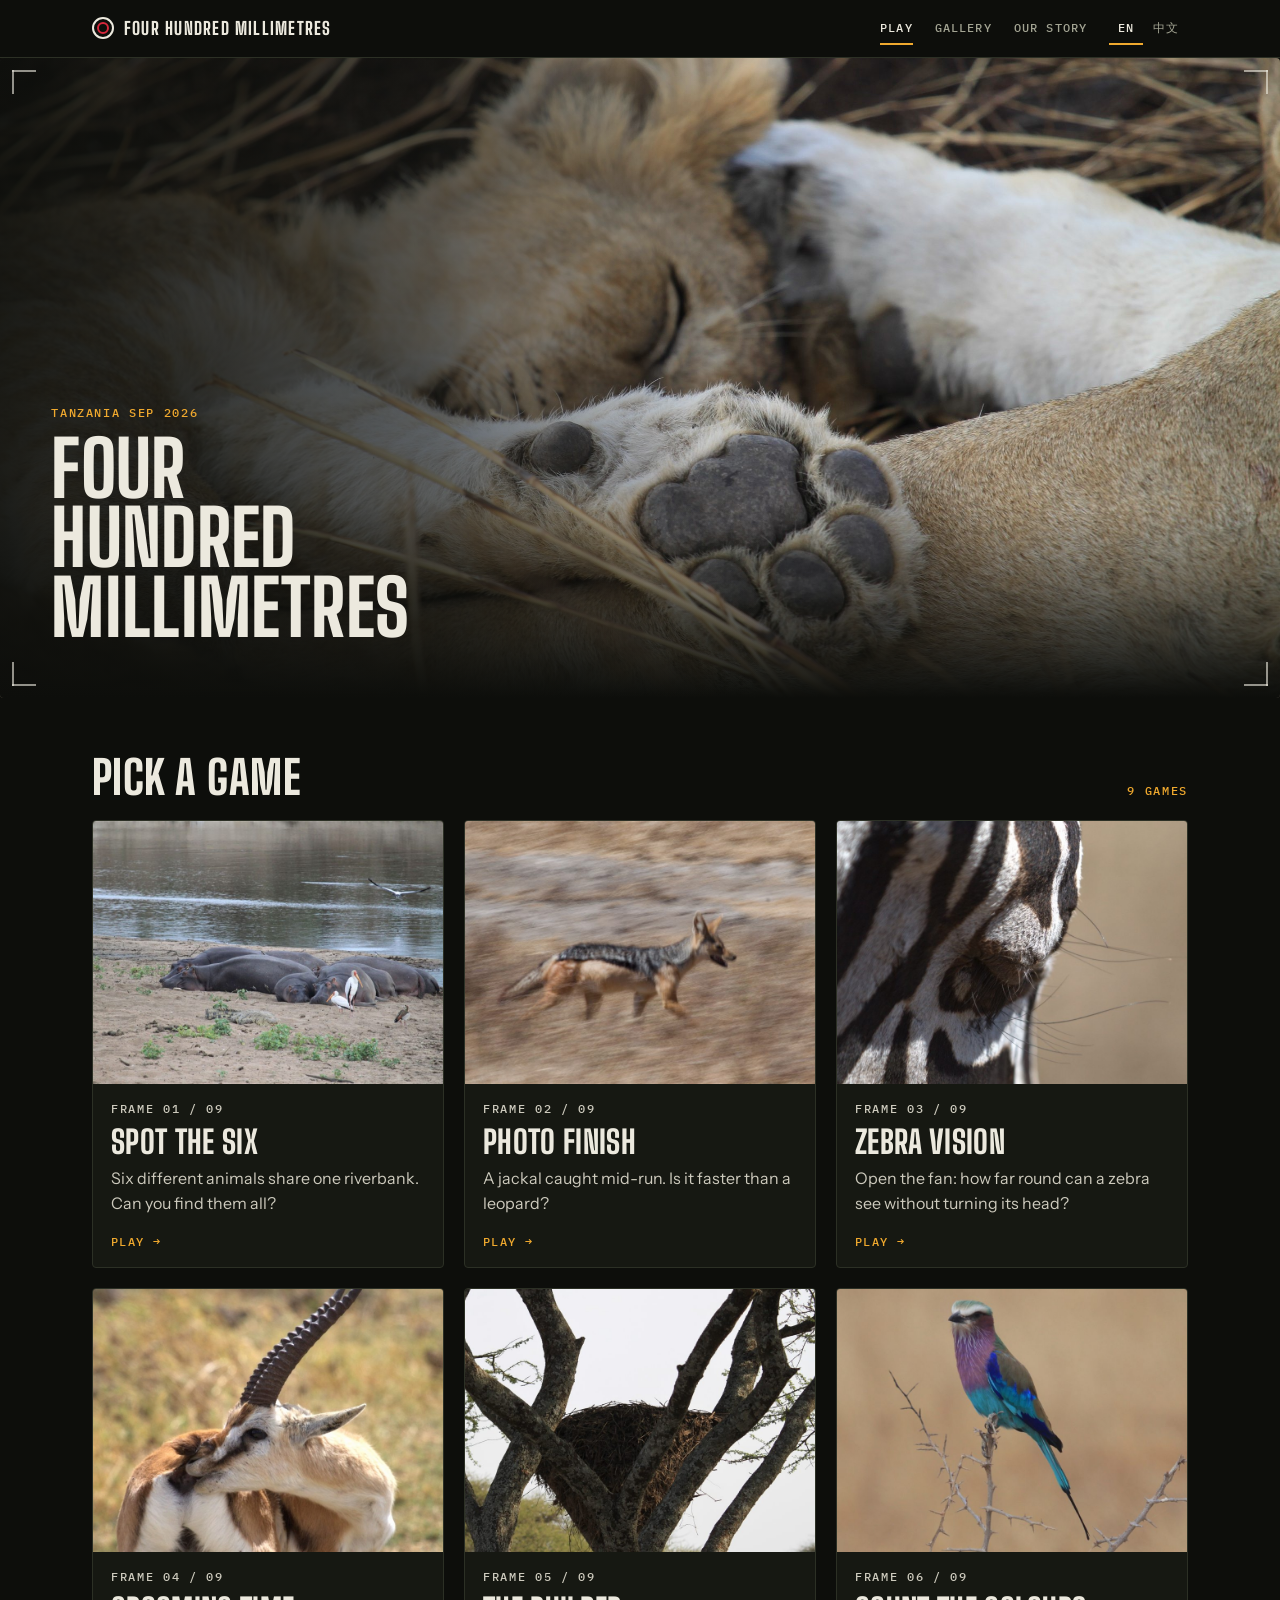
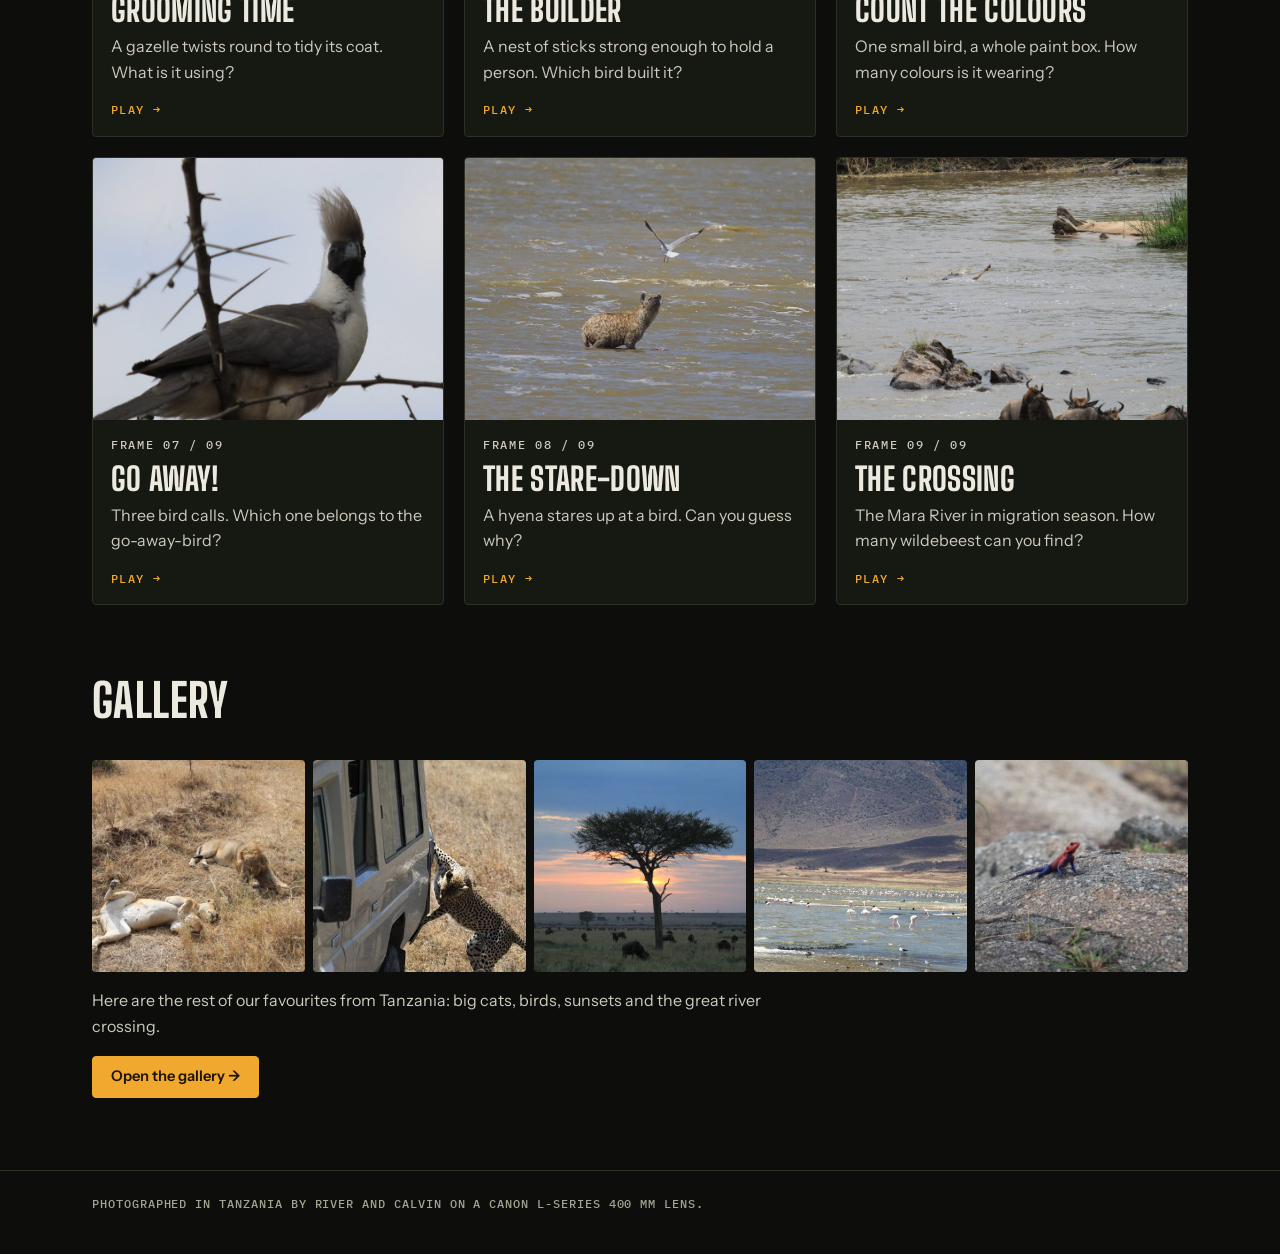
==== index.html @ f2dc1649 "Home: the sleeping lion cubs as the main photo Co-Authored-By: Claude Opus 5.5 <noreply@anthropic.co" ====
<!doctype html>
<html lang="en">
<head>
<meta charset="utf-8">
<title data-i18n="home.doc">Four Hundred Millimetres</title>
<meta name="viewport" content="width=device-width, initial-scale=1, viewport-fit=cover">
<meta name="description" content="River and Calvin's honeymoon safari in Tanzania, September 2026: photo games, a gallery and their story.">
<link rel="icon" href="data:image/svg+xml,%3Csvg xmlns='http://www.w3.org/2000/svg' viewBox='0 0 32 32'%3E%3Crect width='32' height='32' rx='6' fill='%230d0e0b'/%3E%3Ccircle cx='16' cy='16' r='10' fill='none' stroke='%23ece9de' stroke-width='3'/%3E%3Ccircle cx='16' cy='16' r='5' fill='none' stroke='%23d6283c' stroke-width='3'/%3E%3C/svg%3E">
<link rel="preconnect" href="https://fonts.googleapis.com">
<link rel="preconnect" href="https://fonts.gstatic.com" crossorigin>
<link rel="stylesheet" href="https://fonts.googleapis.com/css2?family=Big+Shoulders+Display:wght@700;800;900&family=IBM+Plex+Mono:wght@400;500;600&family=Instrument+Sans:wght@400;500;600;700&display=swap">
<link rel="stylesheet" href="css/site.css">
</head>
<body>

<header class="topbar" data-topbar></header>

<main>
  <section class="hero">
    <div class="vf hero-photo">
      <img src="images/hero-babylion.jpg" width="2400" height="1600" alt="Lion cubs asleep in the dry grass, one big paw pad facing the camera." data-i18n-attr="alt:home.heroAlt">
    </div>
    <div class="hero-copy">
      <div class="wrap">
        <div class="hero-text">
          <p class="eyebrow" data-i18n="home.eyebrow">Tanzania Sep 2026</p>
          <h1 data-i18n="home.h1">Four Hundred Millimetres</h1>
        </div>
      </div>
    </div>
  </section>

  <section class="wrap frames-section" id="frames" aria-labelledby="framesTitle">
    <div class="section-head">
      <h2 class="h2" id="framesTitle" data-i18n="home.pick">Pick a frame</h2>
      <p class="eyebrow" data-frame-count></p>
    </div>
    <div class="frames" id="frameGrid"></div>
  </section>

  <section class="wrap teaser" aria-labelledby="galTitle">
    <div class="section-head">
      <h2 class="h2" id="galTitle" data-i18n="home.gallery.h">Gallery</h2>
    </div>
    <a class="teaser-strip" href="gallery.html" tabindex="-1" aria-hidden="true">
      <img src="images/gallery/t/honeymoon-lions.jpg" alt="" loading="lazy">
      <img src="images/gallery/t/cheetah-on-a-car.jpg" alt="" loading="lazy">
      <img src="images/gallery/t/sunset-lone-tree-2.jpg" alt="" loading="lazy">
      <img src="images/gallery/t/crater-lake-flamingos.jpg" alt="" loading="lazy">
      <img src="images/gallery/t/spider-man-lizard.jpg" alt="" loading="lazy">
    </a>
    <p data-i18n="home.gallery.p">Here are the rest of our favourites from Tanzania: big cats, birds, sunsets and the great river crossing.</p>
    <div class="actions">
      <a class="btn btn-primary" href="gallery.html" data-i18n="home.gallery.btn">Open the gallery →</a>
    </div>
  </section>
</main>

<footer class="footer">
  <div class="wrap">
    <p data-i18n="footer">Photographed in Tanzania on a Canon L-series 400 mm lens.</p>
  </div>
</footer>

<noscript><p class="wrap">This site needs JavaScript to show the games.</p></noscript>
<script src="js/i18n.js"></script>
<script src="js/frames.js"></script>
</body>
</html>
---- css/site.css ----
/* Four Hundred Millimetres
   Layout concept: every photo sits inside a viewfinder frame (corner brackets, mono readout strip).
   Photo first, always dark. The games are numbered as frames (01, 02 ...) because they are a real sequence.
   Type: condensed display like the engraving on a lens barrel, a plain humanist body, mono for the readouts. */

:root {
  color-scheme: dark;

  --bg: #0d0e0b;
  --surface: #161812;
  --surface-2: #1e211a;
  --line: #2c3025;
  --text: #ece9de;
  --soft: #cdcabd;
  --muted: #a3a493;
  --accent: #f0a92e;
  --accent-ink: #1b1406;
  --good: #7fcf9f;
  --bad: #e47a62;
  --lens-red: #d6283c;

  /* The Latin fonts have no Chinese characters, so the stacks end with common Chinese system fonts. */
  --font-display: "Big Shoulders Display", "Barlow Condensed", "Arial Narrow", "Helvetica Neue", Arial, "PingFang SC", "Microsoft YaHei", "Noto Sans SC", sans-serif;
  --font-body: "Instrument Sans", "Segoe UI", system-ui, -apple-system, "Helvetica Neue", Arial, "PingFang SC", "Microsoft YaHei", "Noto Sans SC", sans-serif;
  --font-mono: "IBM Plex Mono", ui-monospace, "Cascadia Mono", Consolas, "PingFang SC", "Microsoft YaHei", "Noto Sans SC", monospace;

  --gutter: clamp(16px, 4vw, 32px);
  --maxw: 1160px;
  --radius: 4px;

  padding-top: env(safe-area-inset-top, 0px);
  padding-bottom: env(safe-area-inset-bottom, 0px);
}

*, *::before, *::after { box-sizing: border-box; }
html { -webkit-text-size-adjust: 100%; }
body {
  margin: 0;
  background: var(--bg);
  color: var(--text);
  font: 400 1rem/1.6 var(--font-body);
  -webkit-font-smoothing: antialiased;
}
img { display: block; max-width: 100%; height: auto; }
a { color: inherit; }
[hidden] { display: none !important; }
:focus-visible { outline: 2px solid var(--accent); outline-offset: 3px; }
button { font: inherit; color: inherit; }

.wrap { width: 100%; max-width: var(--maxw); margin-inline: auto; padding-inline: var(--gutter); }

/* ---------- Top bar ---------- */
.topbar { min-height: 49px; border-bottom: 1px solid var(--line); }
.topbar-inner {
  display: flex; align-items: center; justify-content: space-between;
  flex-wrap: wrap; gap: 6px 24px; padding-block: 12px;
}
.brand {
  display: inline-flex; align-items: center; gap: 10px; text-decoration: none;
  font: 800 1.1rem/1 var(--font-display); letter-spacing: .07em; text-transform: uppercase;
}
.lens {
  position: relative; width: 22px; height: 22px; flex: none;
  border-radius: 50%; border: 2px solid var(--text);
}
.lens::after {
  content: ""; position: absolute; inset: 3px; border-radius: 50%;
  border: 2px solid var(--lens-red);
}
.topbar-right { display: flex; align-items: center; flex-wrap: wrap; gap: 0 22px; }
.lang { display: inline-flex; gap: 2px; }
.lang button {
  padding: .6rem .55rem; border: 0; border-bottom: 2px solid transparent; background: none; cursor: pointer;
  color: var(--muted); font: 500 .72rem/1 var(--font-mono); letter-spacing: .08em;
}
.lang button:hover { color: var(--text); }
.lang button[aria-pressed="true"] { color: var(--text); border-bottom-color: var(--accent); }
.nav { display: flex; flex-wrap: wrap; gap: 0 22px; }
.nav a {
  padding: .6rem 0; border-bottom: 2px solid transparent; text-decoration: none; color: var(--muted);
  font: 500 .72rem/1 var(--font-mono); letter-spacing: .1em; text-transform: uppercase;
}
.nav a:hover { color: var(--text); }
.nav a[aria-current="page"], .nav a[aria-current="true"] { color: var(--text); border-bottom-color: var(--accent); }

/* ---------- Type ---------- */
.eyebrow {
  margin: 0; color: var(--accent);
  font: 500 .74rem/1.2 var(--font-mono); letter-spacing: .14em; text-transform: uppercase;
}
h1 {
  margin: 0; text-wrap: balance;
  font: 800 clamp(3rem, 9.5vw, 6.5rem)/.9 var(--font-display); letter-spacing: .005em; text-transform: uppercase;
}
.h2 {
  margin: 0; text-wrap: balance;
  font: 800 clamp(1.9rem, 4.4vw, 2.9rem)/1 var(--font-display); letter-spacing: .01em; text-transform: uppercase;
}
.h3 {
  margin: 0 0 10px; color: var(--accent);
  font: 500 .74rem/1.2 var(--font-mono); letter-spacing: .14em; text-transform: uppercase;
}
.lede { margin: 0; max-width: 62ch; color: var(--soft); font-size: clamp(1.05rem, 2.2vw, 1.25rem); }

.page-head { display: grid; gap: 12px; padding-block: clamp(28px, 5vw, 56px) clamp(16px, 3vw, 28px); }

/* ---------- Viewfinder frame ---------- */
.frame { margin: 0; display: grid; gap: 8px; }
.hud {
  display: flex; align-items: center; justify-content: space-between; flex-wrap: wrap; gap: 6px 16px; color: var(--muted);
  font: 500 .72rem/1.2 var(--font-mono); letter-spacing: .1em; text-transform: uppercase;
}
.vf { position: relative; background: #000; border-radius: var(--radius); overflow: hidden; }
.vf > img { width: 100%; }
.vf::after {
  content: ""; position: absolute; inset: 12px; z-index: 3; pointer-events: none;
  --c: rgba(236, 233, 222, .6); --l: 24px; --w: 2px;
  background:
    linear-gradient(var(--c), var(--c)) 0 0 / var(--l) var(--w) no-repeat,
    linear-gradient(var(--c), var(--c)) 0 0 / var(--w) var(--l) no-repeat,
    linear-gradient(var(--c), var(--c)) 100% 0 / var(--l) var(--w) no-repeat,
    linear-gradient(var(--c), var(--c)) 100% 0 / var(--w) var(--l) no-repeat,
    linear-gradient(var(--c), var(--c)) 0 100% / var(--l) var(--w) no-repeat,
    linear-gradient(var(--c), var(--c)) 0 100% / var(--w) var(--l) no-repeat,
    linear-gradient(var(--c), var(--c)) 100% 100% / var(--l) var(--w) no-repeat,
    linear-gradient(var(--c), var(--c)) 100% 100% / var(--w) var(--l) no-repeat;
}

/* ---------- Buttons ---------- */
.btn {
  display: inline-flex; align-items: center; justify-content: center; gap: 8px; cursor: pointer;
  padding: .8rem 1.1rem; border-radius: var(--radius); border: 1px solid var(--line);
  background: var(--surface-2); color: var(--text); text-decoration: none;
  font: 600 .92rem/1 var(--font-body);
}
.btn:hover { border-color: var(--muted); }
.btn[disabled] { opacity: .45; cursor: default; }
.btn-primary { background: var(--accent); border-color: var(--accent); color: var(--accent-ink); }
.btn-primary:hover { border-color: var(--text); }
.link-btn {
  justify-self: start; padding: 0; border: 0; background: none; cursor: pointer;
  color: var(--muted); text-decoration: underline; text-underline-offset: 3px;
  font: 500 .85rem/1.2 var(--font-body);
}
.link-btn:hover { color: var(--text); }

/* ---------- Home ---------- */
/* The title sits over the empty sky and earth on the left, so the lioness stays clear. */
.hero { position: relative; }
.hero-photo { position: relative; width: 100%; aspect-ratio: 2 / 1; max-height: 640px; }
.hero-photo img { width: 100%; height: 100%; object-fit: cover; object-position: 55% 55%; }
.hero-photo::before {
  content: ""; position: absolute; inset: 0; z-index: 2; pointer-events: none;
  background:
    linear-gradient(90deg, rgba(13, 14, 11, .92) 0%, rgba(13, 14, 11, .62) 34%, rgba(13, 14, 11, 0) 60%),
    linear-gradient(180deg, rgba(13, 14, 11, 0) 70%, var(--bg) 100%);
}
.hero-copy { position: absolute; inset: 0; z-index: 4; display: flex; align-items: flex-end; pointer-events: none; }
.hero-copy .wrap { max-width: none; padding-inline: clamp(16px, 4vw, 56px); padding-bottom: clamp(28px, 5vw, 56px); }
.hero-text { display: grid; gap: 14px; max-width: min(29vw, 480px); pointer-events: auto; }
.hero-text h1 { font-size: clamp(2.6rem, 6vw, 5.4rem); }
@media (max-width: 860px) {
  .hero-photo { aspect-ratio: 4 / 3; max-height: none; }
  .hero-photo::before { background: linear-gradient(180deg, rgba(13, 14, 11, 0) 60%, var(--bg) 100%); }
  .hero-copy { position: static; display: block; }
  .hero-copy .wrap { padding-top: 8px; padding-bottom: 28px; }
  .hero-text { max-width: none; }
  .hero-text h1 { font-size: clamp(2.8rem, 13vw, 4.4rem); }
}
@media (min-width: 560px) and (max-width: 860px) { .hero-photo { aspect-ratio: 16 / 9; } }

.frames-section { padding-block: clamp(32px, 6vw, 56px) clamp(40px, 7vw, 72px); scroll-margin-top: 8px; }
.section-head { display: flex; flex-wrap: wrap; align-items: baseline; justify-content: space-between; gap: 6px 16px; margin-bottom: 20px; }
.frames { display: grid; gap: 20px; grid-template-columns: repeat(auto-fit, minmax(min(100%, 300px), 1fr)); }
.card {
  display: flex; flex-direction: column; min-width: 0; overflow: hidden; text-decoration: none;
  background: var(--surface); border: 1px solid var(--line); border-radius: var(--radius);
  transition: border-color .2s;
}
.card:hover { border-color: var(--accent); }
.card-photo { aspect-ratio: 4 / 3; overflow: hidden; }
.card-photo img { width: 100%; height: 100%; object-fit: cover; transition: transform .5s; }
.card:hover .card-photo img { transform: scale(1.04); }
.card-body { display: flex; flex: 1; flex-direction: column; gap: 8px; padding: 18px 18px 20px; }
.card-body h2 { margin: 0; font: 800 2rem/1 var(--font-display); letter-spacing: .01em; text-transform: uppercase; }
.card-body p { margin: 0; color: var(--soft); }
.card-body .eyebrow { margin-bottom: 2px; }
.card-cta {
  margin-top: auto; padding-top: 10px; color: var(--accent);
  font: 500 .78rem/1 var(--font-mono); letter-spacing: .12em; text-transform: uppercase;
}

/* ---------- Game: spot ---------- */
.game { display: grid; gap: 20px; padding-bottom: clamp(32px, 6vw, 64px); }
/* ---------- Zoomable photo ---------- */
.stage-slot { position: relative; width: 100%; aspect-ratio: var(--ar, 3 / 2); }
.zoomable {
  position: absolute; inset: 0; background: #000; user-select: none; -webkit-user-select: none;
  touch-action: pan-y; -webkit-tap-highlight-color: transparent;
}
.zoomable > img {
  position: absolute; left: 0; top: 0; width: 100%; height: 100%; max-width: none;
  object-fit: contain; transform-origin: 0 0; pointer-events: none; -webkit-user-drag: none;
}
.zoomable.is-zoomed, .zoomable.is-expanded { touch-action: none; }
.zoomable.is-zoomed { cursor: grab; }
.zoomable.is-dragging { cursor: grabbing; }
.stage, .stage.is-zoomed { cursor: crosshair; }
.stage.is-dragging { cursor: grabbing; }
.zoomable.is-expanded { position: fixed; inset: 0; z-index: 1000; border-radius: 0; cursor: grab; }
.zoomable.is-expanded:focus-visible { outline-offset: -4px; }
.stage.is-expanded { cursor: crosshair; }
html.zoom-lock { overflow: hidden; }
.marks { position: absolute; inset: 0; z-index: 2; overflow: hidden; pointer-events: none; }

/* Camera readout, like the strip along the bottom of a viewfinder */
.readout {
  position: absolute; z-index: 4; left: 0; right: 0; bottom: 18px; margin-inline: auto; width: max-content;
  display: flex; flex-wrap: wrap; justify-content: center; gap: 4px 16px; max-width: calc(100% - 28px);
  padding: 6px 12px; border-radius: 2px; background: rgba(13, 14, 11, .62); color: var(--text); pointer-events: none;
  font: 500 .72rem/1 var(--font-mono); letter-spacing: .08em; text-transform: uppercase; white-space: nowrap;
  font-variant-numeric: tabular-nums;
}
.zoomable.is-expanded .readout { bottom: calc(18px + env(safe-area-inset-bottom, 0px)); }
.readout.top { top: 18px; bottom: auto; }
.zoomable.is-expanded .readout.top { top: calc(74px + env(safe-area-inset-top, 0px)); bottom: auto; }   /* below the full-screen status box */
@media (max-width: 600px) {
  .readout { bottom: 14px; gap: 4px 10px; padding: 5px 9px; font-size: .62rem; letter-spacing: .04em; }
  .zoomable.is-expanded .readout { bottom: calc(76px + env(safe-area-inset-bottom, 0px)); }
}

.zoom-ctl { display: inline-flex; gap: 4px; }
.hud .zoom-ctl { margin-left: auto; }
.zoom-ctl button {
  display: grid; place-items: center; width: 34px; height: 34px; padding: 0; cursor: pointer;
  border-radius: var(--radius); border: 1px solid var(--line); background: var(--surface-2); color: var(--text);
  font: 500 1.15rem/1 var(--font-mono);
}
.zoom-ctl button:hover { border-color: var(--muted); }
.zoom-ctl svg { width: 16px; height: 16px; fill: none; stroke: currentColor; stroke-width: 1.8; stroke-linecap: round; stroke-linejoin: round; }
.zoom-ctl .zr { font-size: .68rem; letter-spacing: 0; }
.zoomable > .zoom-ctl {
  position: absolute; z-index: 5; right: calc(16px + env(safe-area-inset-right, 0px)); bottom: calc(16px + env(safe-area-inset-bottom, 0px));
}
.zoomable > .zoom-ctl button { width: 44px; height: 44px; background: rgba(13, 14, 11, .8); border-color: rgba(236, 233, 222, .3); }
.zoom-hud { display: none; }
.is-expanded .zoom-hud:not(:empty) {
  display: flex; align-items: center; gap: 12px; position: absolute; z-index: 5;
  left: calc(16px + env(safe-area-inset-left, 0px)); top: calc(16px + env(safe-area-inset-top, 0px));
  max-width: calc(100% - 32px); padding: 8px 10px; border-radius: var(--radius);
  background: rgba(13, 14, 11, .8); border: 1px solid rgba(236, 233, 222, .3); font-size: .9rem; line-height: 1.3;
}
.zoom-hud .btn { padding: .5rem .8rem; font-size: .8rem; }
@media (max-width: 600px) {
  .zoom-ctl button { width: 40px; height: 40px; }
}

.mark {
  position: absolute; z-index: 2; min-width: 40px; min-height: 40px; transform: translate(-50%, -50%);
  --c: var(--accent); pointer-events: none;
}
.mark i {
  position: absolute; width: min(20px, 34%); aspect-ratio: 1; border: 0 solid var(--c);
  filter: drop-shadow(0 0 2px rgba(0, 0, 0, .95));
}
.mark i:nth-of-type(1) { left: 0; top: 0; border-left-width: 3px; border-top-width: 3px; }
.mark i:nth-of-type(2) { right: 0; top: 0; border-right-width: 3px; border-top-width: 3px; }
.mark i:nth-of-type(3) { left: 0; bottom: 0; border-left-width: 3px; border-bottom-width: 3px; }
.mark i:nth-of-type(4) { right: 0; bottom: 0; border-right-width: 3px; border-bottom-width: 3px; }
.mark b {
  position: absolute; left: -3px; bottom: 100%; margin-bottom: 4px; padding: 3px 6px 2px;
  background: var(--c); color: var(--accent-ink); border-radius: 2px;
  font: 600 .7rem/1 var(--font-mono); letter-spacing: .06em; white-space: nowrap;
}
.mark[data-state="shown"] { --c: var(--muted); }
.mark.new { animation: lock .55s cubic-bezier(.2, .8, .2, 1); }
@keyframes lock {
  from { opacity: 0; transform: translate(-50%, -50%) scale(1.9); }
  to { opacity: 1; transform: translate(-50%, -50%) scale(1); }
}
.miss {
  position: absolute; z-index: 2; width: 44px; height: 44px; pointer-events: none;
  border: 2px solid rgba(236, 233, 222, .9); transform: translate(-50%, -50%);
  animation: miss .7s ease-out forwards;
}
@keyframes miss {
  from { opacity: 1; transform: translate(-50%, -50%) scale(1.3); }
  to { opacity: 0; transform: translate(-50%, -50%) scale(.6); }
}
.pulse {
  position: absolute; z-index: 2; width: 18%; aspect-ratio: 1; border-radius: 50%; pointer-events: none;
  border: 2px solid var(--accent); transform: translate(-50%, -50%);
  animation: pulse 1.3s ease-out 3 forwards;
}
@keyframes pulse {
  from { opacity: .95; transform: translate(-50%, -50%) scale(.3); }
  to { opacity: 0; transform: translate(-50%, -50%) scale(1.25); }
}

.statusbar {
  display: flex; flex-wrap: wrap; align-items: center; justify-content: space-between; gap: 12px 20px;
  padding: 12px 14px; background: var(--surface); border: 1px solid var(--line); border-radius: var(--radius);
}
.status { flex: 1 1 260px; min-width: 0; margin: 0; }
.count {
  margin: 0; color: var(--muted);
  font: 500 .78rem/1 var(--font-mono); letter-spacing: .1em; text-transform: uppercase; font-variant-numeric: tabular-nums;
}
.count strong { color: var(--accent); font: 800 1.6rem/1 var(--font-display); letter-spacing: .02em; }
.actions { display: flex; flex-wrap: wrap; gap: 8px; }

.slots {
  display: grid; gap: 16px; margin: 0; padding: 0; list-style: none;
  grid-template-columns: repeat(auto-fill, minmax(min(100%, 300px), 1fr));
}
.slot {
  display: flex; flex-direction: column; min-width: 0; overflow: hidden;
  background: var(--surface); border: 1px solid var(--line); border-radius: var(--radius);
}
.slot[data-state="found"] { border-color: var(--accent); }
.slot-thumb {
  position: relative; display: grid; place-items: center; aspect-ratio: 4 / 3;
  background-color: var(--surface-2); background-repeat: no-repeat; border-bottom: 1px solid var(--line);
}
.slot-thumb .n { font: 800 4.5rem/1 var(--font-display); color: var(--line); }
.slot:not([data-state="hidden"]) .slot-thumb .n { display: none; }
.slot-tag {
  position: absolute; left: 10px; top: 10px; padding: 4px 7px 3px; border-radius: 2px;
  background: var(--accent); color: var(--accent-ink);
  font: 600 .68rem/1 var(--font-mono); letter-spacing: .1em; text-transform: uppercase;
}
.slot[data-state="shown"] .slot-tag { background: var(--surface-2); color: var(--muted); border: 1px solid var(--line); }
.slot-body { display: grid; flex: 1; align-content: start; gap: 6px; padding: 14px 16px 16px; }
.slot-title { margin: 0; font: 800 1.55rem/1 var(--font-display); letter-spacing: .02em; text-transform: uppercase; }
.slot[data-state="hidden"] .slot-title { color: var(--muted); }
.slot-latin { margin: 0; color: var(--muted); font-size: .85rem; font-style: italic; }
.slot-text { margin: 0; color: var(--soft); font-size: .96rem; }

@media (max-width: 600px) {
  .mark b { display: none; }
  .slot[data-state="hidden"] .slot-thumb { aspect-ratio: auto; height: 64px; }
  .slot-thumb .n { font-size: 3rem; }
}

.complete {
  display: grid; gap: 14px; padding: 22px; border: 1px solid var(--accent); border-radius: var(--radius); background: var(--surface);
}
.complete p { margin: 0; color: var(--soft); max-width: 60ch; }
.complete .actions { margin-top: 4px; }

/* ---------- Game: quiz ---------- */
.quiz { display: grid; gap: 18px; padding-bottom: clamp(24px, 5vw, 48px); }
.opts { display: grid; gap: 12px; margin: 0; padding: 0; list-style: none; }
.opt {
  display: grid; grid-template-columns: auto 1fr; align-items: start; gap: 6px 16px; width: 100%; padding: 16px;
  text-align: left; cursor: pointer; border-radius: var(--radius); border: 1px solid var(--line);
  background: var(--surface); color: var(--text); font: 500 1.08rem/1.4 var(--font-body);
}
.opt:hover:not([disabled]) { border-color: var(--muted); }
.opt .key {
  padding: .35rem .5rem; border: 1px solid var(--line); color: var(--muted);
  font: 600 .8rem/1 var(--font-mono);
}
.opt .note { grid-column: 2; display: block; color: var(--soft); font-size: .95rem; font-weight: 400; }
.opt[data-state="wrong"] { border-color: var(--bad); }
.opt[data-state="wrong"] .key { border-color: var(--bad); color: var(--bad); }
.opt[data-state="right"] { border-color: var(--good); background: #14201a; }
.opt[data-state="right"] .key { border-color: var(--good); color: var(--good); }
.opt[disabled] { cursor: default; }
.opt[disabled]:not([data-state]) { opacity: .5; }

.feedback { margin: 0; min-height: 1.6em; color: var(--soft); }

.reveal { display: grid; gap: 28px; padding-top: 28px; border-top: 1px solid var(--line); }
.reveal-grid { display: grid; gap: 28px; grid-template-columns: repeat(auto-fit, minmax(min(100%, 340px), 1fr)); }
.reveal p { margin: 0; max-width: 60ch; color: var(--soft); }
.facts { display: grid; gap: 14px; margin: 0; padding: 0; list-style: none; }
.facts li { padding-left: 16px; border-left: 2px solid var(--accent); color: var(--soft); max-width: 60ch; }
.fine { margin: 0; color: var(--muted); font-size: .88rem; max-width: 62ch; }

/* ---------- Game: race ---------- */
.pick { display: grid; gap: 12px; grid-template-columns: repeat(auto-fit, minmax(min(100%, 260px), 1fr)); }
.pick-btn {
  display: grid; gap: 6px; padding: 20px 18px; text-align: left; cursor: pointer;
  background: var(--surface); border: 1px solid var(--line); border-radius: var(--radius); color: var(--text);
}
.pick-btn:hover:not([disabled]) { border-color: var(--accent); }
.pick-btn[disabled] { cursor: default; }
.pick-btn[data-state="picked"] { border-color: var(--accent); background: var(--surface-2); }
.pick-btn[disabled]:not([data-state]) { opacity: .5; }
.pick-name { font: 800 2.4rem/1 var(--font-display); letter-spacing: .01em; text-transform: uppercase; }
.pick-sub { color: var(--muted); font-size: .95rem; }

.result { display: grid; gap: 22px; }
.verdict { margin: 0; font: 800 clamp(1.7rem, 4vw, 2.4rem)/1.05 var(--font-display); letter-spacing: .01em; text-transform: uppercase; }
.verdict[data-ok="true"] { color: var(--good); }

.race { display: grid; gap: 16px; padding: 18px; background: var(--surface); border: 1px solid var(--line); border-radius: var(--radius); }
.race-head {
  display: flex; justify-content: space-between; flex-wrap: wrap; gap: 4px 16px; color: var(--muted);
  font: 500 .72rem/1.2 var(--font-mono); letter-spacing: .1em; text-transform: uppercase;
}
.lane { display: grid; grid-template-columns: 5.6rem 1fr 3.4rem; align-items: center; gap: 12px; }
.who { display: grid; gap: 2px; }
.who span { font: 800 1.3rem/1 var(--font-display); letter-spacing: .02em; text-transform: uppercase; }
.who small { color: var(--muted); font: 500 .7rem/1.2 var(--font-mono); letter-spacing: .06em; }
.track { position: relative; height: 40px; border-block: 1px dashed var(--line); --rw: 3.4rem; --c: var(--muted); }
.track::after {
  content: ""; position: absolute; right: 0; top: -1px; bottom: -1px; width: 12px;
  background: repeating-conic-gradient(var(--text) 0 25%, transparent 0 50%) 0 0 / 12px 12px;
}
.trail {
  position: absolute; left: 0; top: 50%; height: 2px;
  width: calc((100% - 12px) * var(--p, 0)); background: linear-gradient(90deg, transparent, var(--c));
}
.runner {
  position: absolute; top: 50%; width: var(--rw); height: 20px; transform: translateY(-50%);
  left: calc((100% - var(--rw) - 12px) * var(--p, 0));
  background: var(--c); clip-path: polygon(0 0, 78% 0, 100% 50%, 78% 100%, 0 100%);
}
.lane[data-who="jackal"] .track { --c: var(--accent); }
.time { color: var(--text); font: 500 .85rem/1 var(--font-mono); font-variant-numeric: tabular-nums; text-align: right; }
.race-foot { display: flex; flex-wrap: wrap; align-items: center; justify-content: space-between; gap: 10px 16px; }
.race-foot p { margin: 0; color: var(--soft); max-width: 52ch; }
@media (max-width: 520px) {
  .lane { grid-template-columns: 4.4rem 1fr 3rem; gap: 8px; }
  .track { --rw: 2.6rem; }
}

/* ---------- Shared pieces for the newer games ---------- */
.step { display: grid; gap: 14px; }
.step-p { margin: 0; color: var(--soft); max-width: 62ch; }
.callout { display: grid; gap: 6px; margin: 0; padding: 16px 18px; border-left: 3px solid var(--accent); background: var(--surface); max-width: 72ch; }
.callout p { color: var(--text); }
.credits { display: grid; gap: 6px; margin: 0; padding: 0; list-style: none; color: var(--muted); font-size: .82rem; }
.credits a { color: inherit; text-underline-offset: 2px; }
.reveal .credits { max-width: 70ch; }

/* A tall (portrait) photo beside the game on wide screens */
.split { display: grid; gap: 24px; align-items: start; }
.stage-slot.tall { width: min(100%, 52vh); margin-inline: auto; }
@media (min-width: 900px) {
  .split { grid-template-columns: minmax(0, 5fr) minmax(0, 6fr); gap: 36px; }
  .split > .frame { position: sticky; top: 16px; }
  .split .stage-slot.tall { width: min(100%, calc((100vh - 110px) * 2 / 3)); }
}

/* Dial (Zebra Vision) */
.dial-box { display: grid; gap: 12px; justify-items: center; padding: 20px 16px; background: var(--surface); border: 1px solid var(--line); border-radius: var(--radius); }
.dial { display: block; width: min(100%, 320px); height: auto; touch-action: none; cursor: grab; user-select: none; -webkit-user-select: none; -webkit-tap-highlight-color: transparent; }
.dial.is-dragging { cursor: grabbing; }
.dial[aria-disabled="true"] { cursor: default; }
.dial:focus { outline: none; }
.dial:focus-visible .dial-face { stroke: var(--accent); stroke-width: 3; }
.dial-face { fill: var(--surface-2); stroke: var(--line); stroke-width: 2; }
.dial-tick { stroke: var(--muted); stroke-width: 1.4; }
.dial-tick.major { stroke: var(--text); stroke-width: 2.4; }
.dial-num { fill: var(--muted); font: 500 11px var(--font-mono); text-anchor: middle; dominant-baseline: central; }
.dial-sweep { fill: rgba(240, 169, 46, .26); stroke: var(--accent); stroke-width: 2; stroke-linejoin: round; }
.dial-needle { stroke: var(--text); stroke-width: 3; stroke-linecap: round; }
.dial-knob { fill: var(--accent); stroke: var(--bg); stroke-width: 3; }
.dial-bracket { fill: none; stroke: var(--good); stroke-width: 9; }
.dial-true { stroke: var(--good); stroke-width: 3; stroke-dasharray: 5 5; stroke-linecap: round; }
.zebra-head { fill: #ece9de; stroke: #0d0e0b; stroke-width: 1.5; }
.zebra-stripe { fill: none; stroke: #0d0e0b; stroke-width: 3; stroke-linecap: round; }
.zebra-eye { fill: #0d0e0b; }
.dial-read { margin: 0; font: 800 clamp(2.6rem, 7vw, 3.4rem)/1 var(--font-display); letter-spacing: .02em; font-variant-numeric: tabular-nums; }
.dial-hint { margin: 0; color: var(--muted); font-size: .9rem; text-align: center; max-width: 40ch; }
.legend { display: flex; flex-wrap: wrap; justify-content: center; gap: 6px 18px; margin: 0; padding: 0; list-style: none; color: var(--soft); font-size: .86rem; }
.legend i { display: inline-block; width: 18px; height: 4px; margin-right: 7px; vertical-align: middle; background: var(--c); }
.verdict-sm { margin: 0; font: 800 clamp(1.5rem, 3.6vw, 2rem)/1.05 var(--font-display); letter-spacing: .01em; text-transform: uppercase; }
.verdict-sm[data-ok="true"] { color: var(--good); }
.diagram { display: grid; gap: 10px; justify-items: center; margin: 0; padding: 18px; background: var(--surface); border: 1px solid var(--line); border-radius: var(--radius); }
.diagram svg { width: min(100%, 300px); height: auto; }
.diagram.wide svg { width: min(100%, 460px); }
.diagram figcaption { color: var(--muted); font-size: .88rem; text-align: center; max-width: 52ch; }
.diag-label { fill: var(--text); font: 600 12px var(--font-mono); letter-spacing: .04em; }
.diag-muted { fill: var(--muted); font: 500 11px var(--font-mono); }

/* Photo switch (Grooming Time) */
.seg { display: inline-flex; border: 1px solid var(--line); border-radius: var(--radius); overflow: hidden; }
.seg button { padding: .55rem .75rem; border: 0; background: var(--surface); color: var(--muted); cursor: pointer; font: 500 .72rem/1 var(--font-mono); letter-spacing: .08em; text-transform: uppercase; }
.seg button + button { border-left: 1px solid var(--line); }
.seg button:hover { color: var(--text); }
.seg button[aria-pressed="true"] { background: var(--surface-2); color: var(--text); box-shadow: inset 0 -2px 0 var(--accent); }

/* Colour palette and pins (Count the Colours) */
.palette { display: grid; gap: 10px; margin: 0; padding: 0; list-style: none; grid-template-columns: repeat(auto-fill, minmax(min(100%, 250px), 1fr)); }
.chip { display: grid; grid-template-columns: auto 1fr; align-items: center; gap: 3px 12px; padding: 12px 14px; background: var(--surface); border: 1px solid var(--line); border-radius: var(--radius); }
.chip .sw { grid-row: 1 / span 3; width: 40px; height: 40px; border-radius: 50%; border: 2px dashed var(--line); }
.chip:not([data-state="hidden"]) .sw { border: 2px solid rgba(236, 233, 222, .35); background: var(--c); }
.chip[data-state="found"] { border-color: var(--accent); }
.chip-name { margin: 0; font: 800 1.25rem/1.1 var(--font-display); letter-spacing: .02em; text-transform: uppercase; }
.chip[data-state="hidden"] .chip-name { color: var(--muted); }
.chip-where { margin: 0; color: var(--soft); font-size: .9rem; }
.chip .link-btn { font-size: .8rem; }
.pin { position: absolute; z-index: 2; width: 0; height: 0; pointer-events: none; }
.pin i { position: absolute; left: -8px; top: -8px; width: 16px; height: 16px; border-radius: 50%; background: var(--c); border: 2px solid #fff; box-shadow: 0 0 0 2px rgba(0, 0, 0, .55); }
.pin b {
  position: absolute; left: 13px; top: -10px; padding: 3px 6px 2px; white-space: nowrap; border-radius: 2px;
  background: rgba(13, 14, 11, .86); border: 1px solid var(--c); color: var(--text);
  font: 600 .66rem/1.1 var(--font-mono); letter-spacing: .06em; text-transform: uppercase;
}
.pin.left b { left: auto; right: 13px; }
.pin.new i { animation: pin-in .5s cubic-bezier(.2, .8, .2, 1); }
@keyframes pin-in { from { transform: scale(2.4); opacity: 0; } to { transform: scale(1); opacity: 1; } }

/* Circles (The Crossing) */
.ring {
  position: absolute; z-index: 2; min-width: 28px; min-height: 28px; transform: translate(-50%, -50%); pointer-events: none;
  border: 3px solid var(--accent); border-radius: 50%; box-shadow: 0 0 0 1px rgba(0, 0, 0, .55), inset 0 0 0 1px rgba(0, 0, 0, .55);
}
.ring b {
  position: absolute; left: 50%; top: 0; transform: translate(-50%, calc(-100% - 5px)); padding: 3px 6px 2px; border-radius: 2px;
  background: var(--accent); color: var(--accent-ink); font: 600 .7rem/1 var(--font-mono); white-space: nowrap;
}
.ring[data-state="missed"] { border-style: dashed; border-color: var(--text); }
.ring[data-state="missed"] b { background: var(--text); }
.ring.new { animation: lock .55s cubic-bezier(.2, .8, .2, 1); }

/* Sound cards (Go Away!) */
.sounds { display: grid; gap: 14px; margin: 0; padding: 0; list-style: none; grid-template-columns: repeat(auto-fit, minmax(min(100%, 230px), 1fr)); }
.sound { display: grid; gap: 14px; align-content: start; padding: 16px; background: var(--surface); border: 1px solid var(--line); border-radius: var(--radius); }
.sound[data-state="right"] { border-color: var(--good); background: #14201a; }
.sound[data-state="wrong"] { border-color: var(--bad); }
.sound-top { display: flex; align-items: center; gap: 14px; }
.sound-key { min-width: 1.1ch; color: var(--accent); font: 800 2.4rem/1 var(--font-display); }
.play {
  flex: none; display: grid; place-items: center; width: 52px; height: 52px; padding: 0; cursor: pointer;
  border-radius: 50%; border: 1px solid var(--muted); background: var(--surface-2); color: var(--text);
}
.play:hover { border-color: var(--accent); }
.play svg { width: 20px; height: 20px; fill: currentColor; }
.bars { display: flex; align-items: center; gap: 3px; flex: 1; height: 34px; }
.bars i { flex: 1; max-width: 5px; height: 16%; border-radius: 2px; background: var(--line); }
.sound.is-playing .bars i { background: var(--accent); animation: eq 1s ease-in-out infinite; }
.bars i:nth-child(3n) { animation-delay: -.3s; }
.bars i:nth-child(3n + 1) { animation-delay: -.65s; }
.bars i:nth-child(4n) { animation-duration: .8s; }
@keyframes eq { 0%, 100% { height: 16%; } 50% { height: 92%; } }
.progress { height: 3px; border-radius: 2px; background: var(--line); overflow: hidden; }
.progress span { display: block; height: 100%; width: 0; background: var(--accent); }
.sound-name { margin: 0; font: 800 1.35rem/1.1 var(--font-display); letter-spacing: .02em; text-transform: uppercase; }
.sound-note { margin: 0; color: var(--soft); font-size: .93rem; }
.sound .btn { justify-self: start; }
.bonus { display: grid; gap: 12px; padding: 18px; background: var(--surface); border: 1px solid var(--line); border-radius: var(--radius); }
.bonus p { margin: 0; color: var(--soft); max-width: 62ch; }
.video { display: block; width: 100%; aspect-ratio: 16 / 9; border: 0; border-radius: var(--radius); background: #000; }

/* Bird cards (The Builder) */
.birds { display: grid; gap: 14px; margin: 0; padding: 0; list-style: none; grid-template-columns: repeat(auto-fit, minmax(min(100%, 230px), 1fr)); }
.bird {
  display: grid; width: 100%; padding: 0; overflow: hidden; text-align: left; cursor: pointer;
  background: var(--surface); border: 1px solid var(--line); border-radius: var(--radius); color: var(--text); font: inherit;
}
.bird:hover:not([disabled]) { border-color: var(--accent); }
.bird img { width: 100%; aspect-ratio: 4 / 3; object-fit: cover; }
.bird-body { display: grid; gap: 6px; padding: 12px 14px 14px; }
.bird-top { display: flex; align-items: center; gap: 10px; }
.bird .key { padding: .35rem .5rem; border: 1px solid var(--line); color: var(--muted); font: 600 .8rem/1 var(--font-mono); }
.bird-name { font: 800 1.3rem/1.1 var(--font-display); letter-spacing: .02em; text-transform: uppercase; }
.bird-note { color: var(--soft); font-size: .93rem; }
.bird[data-state="right"] { border-color: var(--good); background: #14201a; }
.bird[data-state="right"] .key { border-color: var(--good); color: var(--good); }
.bird[data-state="wrong"] { border-color: var(--bad); }
.bird[data-state="wrong"] .key { border-color: var(--bad); color: var(--bad); }
.bird[disabled] { cursor: default; }
.bird[disabled]:not([data-state]) { opacity: .6; }
.nest-parts { display: grid; gap: 12px; width: 100%; margin: 4px 0 0; padding: 0; list-style: none; }
.nest-parts li { display: grid; grid-template-columns: auto 1fr; gap: 2px 12px; color: var(--soft); font-size: .93rem; }
.nest-parts b {
  grid-row: span 2; display: grid; place-items: center; width: 28px; height: 28px; border-radius: 50%;
  background: var(--accent); color: var(--accent-ink); font: 600 .8rem/1 var(--font-mono);
}
.nest-parts strong { color: var(--text); }

/* ---------- Gallery ---------- */
.gal { display: grid; gap: 18px; padding-bottom: clamp(32px, 6vw, 64px); }
.chips { display: flex; flex-wrap: wrap; gap: 8px; }
.chips button {
  padding: .6rem .9rem; border-radius: 999px; border: 1px solid var(--line); background: var(--surface); color: var(--muted); cursor: pointer;
  font: 500 .74rem/1 var(--font-mono); letter-spacing: .08em; text-transform: uppercase;
}
.chips button:hover { color: var(--text); border-color: var(--muted); }
.chips button[aria-pressed="true"] { background: var(--accent); border-color: var(--accent); color: var(--accent-ink); }
.chips .n { margin-left: 7px; opacity: .65; }
/* Rows of photos at their own shapes: each photo grows in proportion to its width, so a row shares one height. */
.gallery { display: flex; flex-wrap: wrap; gap: 8px; margin: 0; padding: 0; list-style: none; --rowh: 200px; }
.gallery::after { content: ""; flex: 999999 1 0; }          /* the last row keeps natural sizes instead of stretching */
.g-item { position: relative; min-width: 0; flex: calc(var(--ar) * 1000) 1 calc(var(--ar) * var(--rowh)); }
.g-item button { display: block; width: 100%; padding: 0; border: 0; border-radius: var(--radius); overflow: hidden; background: var(--surface-2); cursor: zoom-in; }
.g-item img { display: block; width: 100%; height: auto; aspect-ratio: var(--ar); object-fit: cover; transition: transform .4s; }
.g-item button:hover img { transform: scale(1.035); }
.g-cap {
  position: absolute; left: 0; right: 0; bottom: 0; padding: 22px 10px 8px; pointer-events: none; text-align: left;
  background: linear-gradient(180deg, transparent, rgba(13, 14, 11, .88)); color: var(--text); font-size: .82rem; line-height: 1.3;
  opacity: 0; transition: opacity .2s;
}
.g-item button:hover .g-cap, .g-item button:focus-visible .g-cap { opacity: 1; }
@media (hover: none) { .g-cap { display: none; } }
@media (max-width: 600px) { .gallery { gap: 5px; --rowh: 118px; } }

/* Full-screen photo viewer */
.lightbox {
  position: fixed; inset: 0; z-index: 900; display: grid; gap: 0; background: rgba(8, 9, 7, .97);
  grid-template-columns: minmax(0, 1fr); grid-template-rows: auto minmax(0, 1fr) auto;
}
.lb-bar { display: flex; align-items: center; gap: 12px; padding: calc(10px + env(safe-area-inset-top, 0px)) 14px 10px; }
.lb-count { margin: 0; color: var(--muted); font: 500 .74rem/1 var(--font-mono); letter-spacing: .1em; text-transform: uppercase; white-space: nowrap; }
.lb-bar .hud { flex: 1; justify-content: flex-end; }
.lightbox [data-z="full"] { display: none; }                  /* the viewer already fills the screen */
.lb-close {
  display: grid; place-items: center; width: 40px; height: 40px; padding: 0; cursor: pointer; flex: none;
  border-radius: var(--radius); border: 1px solid var(--line); background: var(--surface-2); color: var(--text);
}
.lb-close svg, .lb-nav svg { width: 18px; height: 18px; fill: none; stroke: currentColor; stroke-width: 2; stroke-linecap: round; stroke-linejoin: round; }
.lb-main { position: relative; min-height: 0; padding: 0 60px; }
.lb-slot { position: relative; width: 100%; height: 100%; aspect-ratio: auto; }   /* fills the space; the photo fits inside */
.lb-slot .zoomable { border-radius: 0; background: transparent; }
.lb-nav {
  position: absolute; top: 50%; z-index: 6; display: grid; place-items: center; width: 44px; height: 64px; padding: 0; cursor: pointer;
  transform: translateY(-50%); border-radius: var(--radius); border: 1px solid rgba(236, 233, 222, .25); background: rgba(13, 14, 11, .7); color: var(--text);
}
.lb-nav:hover { border-color: var(--accent); }
.lb-nav.prev { left: 8px; }
.lb-nav.next { right: 8px; }
.lb-cap { display: grid; gap: 4px; width: 100%; max-width: 900px; margin: 0 auto; padding: 12px 16px calc(14px + env(safe-area-inset-bottom, 0px)); text-align: center; }
.lb-title { margin: 0; font: 800 clamp(1.25rem, 3vw, 1.8rem)/1.1 var(--font-display); letter-spacing: .01em; text-transform: uppercase; }
.lb-note { margin: 0; color: var(--soft); font-size: .95rem; }
.lb-shot { margin: 0; color: var(--muted); font: 500 .7rem/1.5 var(--font-mono); letter-spacing: .08em; text-transform: uppercase; }
@media (max-width: 700px) {
  .lb-main { padding: 0; }
  .lb-nav { top: auto; bottom: 10px; transform: none; width: 44px; height: 44px; }
}

/* ---------- Our Story ---------- */
.story { display: grid; gap: clamp(36px, 6vw, 64px); padding-bottom: clamp(40px, 7vw, 72px); }
.story .page-head { padding-bottom: 0; }
.story-intro { display: grid; gap: 24px; align-items: center; }
@media (min-width: 860px) { .story-intro { grid-template-columns: minmax(0, 1.25fr) minmax(0, 1fr); gap: 48px; } }
.story-text { display: grid; gap: 14px; }
.story-text p { margin: 0; color: var(--soft); font-size: clamp(1.02rem, 1.6vw, 1.15rem); max-width: 60ch; }
.story-hello { margin: 0; font: 800 clamp(2rem, 4.5vw, 3rem)/1 var(--font-display); letter-spacing: .01em; text-transform: uppercase; }
.story-intro .story-photo { width: 100%; max-width: 440px; justify-self: center; }
.story-sec { display: grid; gap: 14px; }
.story-sec > p { margin: 0; color: var(--soft); max-width: 62ch; }
/* A row of photos: each column is as wide as its photo's shape (--cols, in "fr"), so the photos in a row share
   one height and the row fills the width. On phones they stack, one per line. */
.story-row { display: grid; gap: 12px; align-items: start; grid-template-columns: var(--cols, 1fr); }
.story-row.single { max-width: 860px; }
@media (max-width: 600px) { .story-row { grid-template-columns: 1fr; gap: 18px; } }
.story-photo { display: grid; align-content: start; gap: 8px; min-width: 0; margin: 0; }
.story-photo button { display: block; width: 100%; padding: 0; border: 0; border-radius: var(--radius); overflow: hidden; background: var(--surface-2); cursor: zoom-in; }
.story-photo img { display: block; width: 100%; height: auto; aspect-ratio: var(--ar); object-fit: cover; transition: transform .4s; }
.story-photo button:hover img { transform: scale(1.03); }
.story-photo figcaption { color: var(--muted); font-size: .88rem; line-height: 1.4; }
.story-end { display: grid; gap: 12px; padding: clamp(20px, 4vw, 32px); border: 1px solid var(--line); border-radius: var(--radius); background: var(--surface); }
.story-end p { margin: 0; color: var(--soft); max-width: 62ch; }
.story-end .lede { color: var(--text); }
.story-sign { color: var(--accent) !important; font: 800 1.7rem/1 var(--font-display); letter-spacing: .04em; text-transform: uppercase; }
html[lang="zh-CN"] .story-hello, html[lang="zh-CN"] .story-sign { line-height: 1.25; letter-spacing: .02em; }

/* Home page: a peek at the gallery */
.teaser { display: grid; gap: 16px; padding-bottom: clamp(40px, 7vw, 72px); }
.teaser p { margin: 0; color: var(--soft); max-width: 62ch; }
.teaser-strip { display: grid; grid-template-columns: repeat(5, minmax(0, 1fr)); gap: 8px; }
.teaser-strip img { width: 100%; aspect-ratio: 1; object-fit: cover; border-radius: var(--radius); transition: opacity .2s; }
.teaser-strip:hover img { opacity: .85; }
@media (max-width: 600px) {
  .teaser-strip { grid-template-columns: repeat(3, minmax(0, 1fr)); }
  .teaser-strip img:nth-child(n + 4) { display: none; }
}

/* ---------- Pager + footer ---------- */
.pager {
  display: flex; justify-content: space-between; flex-wrap: wrap; gap: 16px;
  padding-block: 24px 48px; border-top: 1px solid var(--line);
}
.pager a { display: grid; gap: 6px; max-width: 48%; text-decoration: none; }
.pager .dir { color: var(--muted); font: 500 .72rem/1 var(--font-mono); letter-spacing: .12em; text-transform: uppercase; }
.pager .name { font: 800 clamp(1.4rem, 4vw, 2rem)/1 var(--font-display); letter-spacing: .01em; text-transform: uppercase; }
.pager a:hover .name { color: var(--accent); }
.pager .next { margin-left: auto; text-align: right; }

.footer { border-top: 1px solid var(--line); }
.footer .wrap { padding-block: 24px 40px; color: var(--muted); font: 500 .74rem/1.6 var(--font-mono); letter-spacing: .08em; text-transform: uppercase; }
.footer p { margin: 0; }

/* Chinese: taller lines and no tight display leading, since the characters are full-width and dense */
html[lang="zh-CN"] body { line-height: 1.75; }
html[lang="zh-CN"] h1 { line-height: 1.15; letter-spacing: .03em; }
html[lang="zh-CN"] .h2, html[lang="zh-CN"] .card-body h2, html[lang="zh-CN"] .slot-title, html[lang="zh-CN"] .pick-name,
html[lang="zh-CN"] .verdict, html[lang="zh-CN"] .pager .name, html[lang="zh-CN"] .who span,
html[lang="zh-CN"] .verdict-sm, html[lang="zh-CN"] .chip-name, html[lang="zh-CN"] .sound-name, html[lang="zh-CN"] .bird-name,
html[lang="zh-CN"] .lb-title {
  line-height: 1.25; letter-spacing: .02em;
}
html[lang="zh-CN"] .brand { letter-spacing: .12em; }
html[lang="zh-CN"] .eyebrow, html[lang="zh-CN"] .h3, html[lang="zh-CN"] .hud, html[lang="zh-CN"] .nav a,
html[lang="zh-CN"] .card-cta, html[lang="zh-CN"] .count, html[lang="zh-CN"] .pager .dir { letter-spacing: .06em; }
html[lang="zh-CN"] .slot-latin { font-style: normal; }

@media (prefers-reduced-motion: reduce) {
  *, *::before, *::after { animation-duration: .01ms !important; animation-iteration-count: 1 !important; transition-duration: .01ms !important; }
}
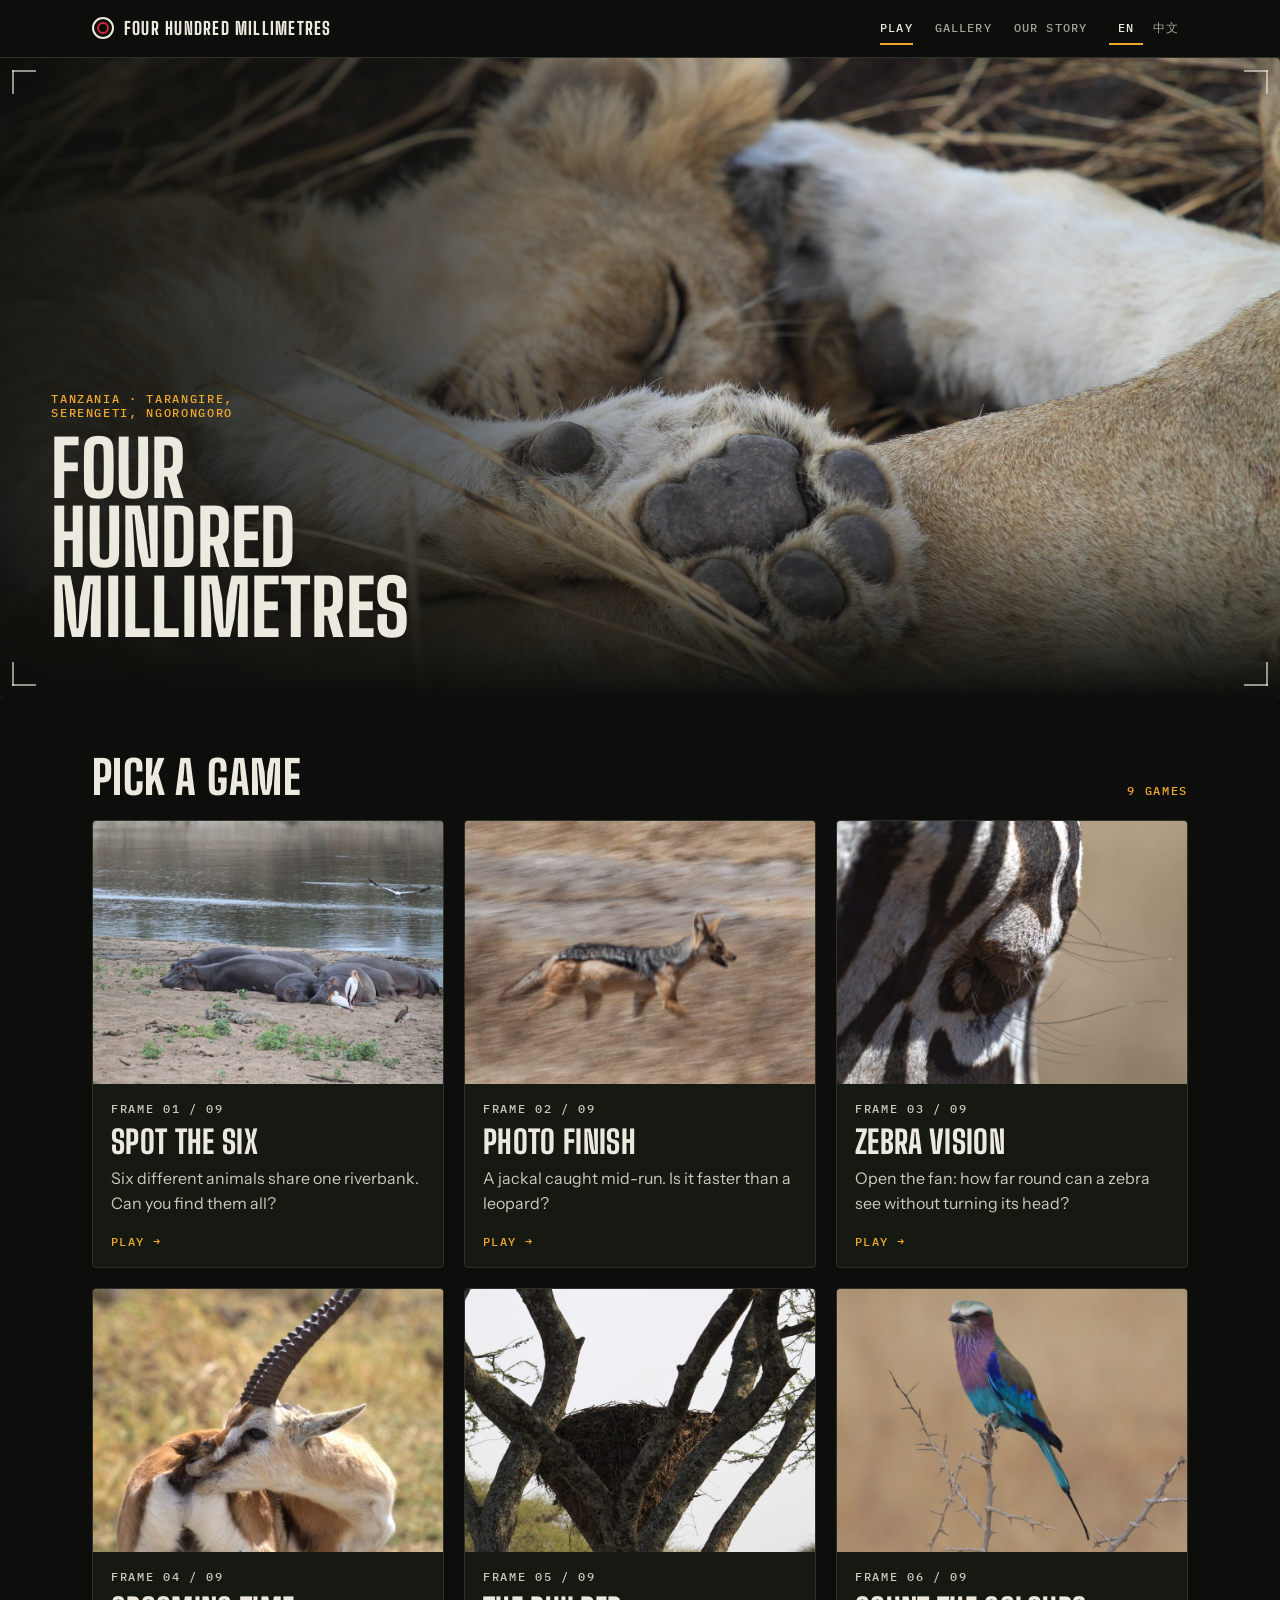
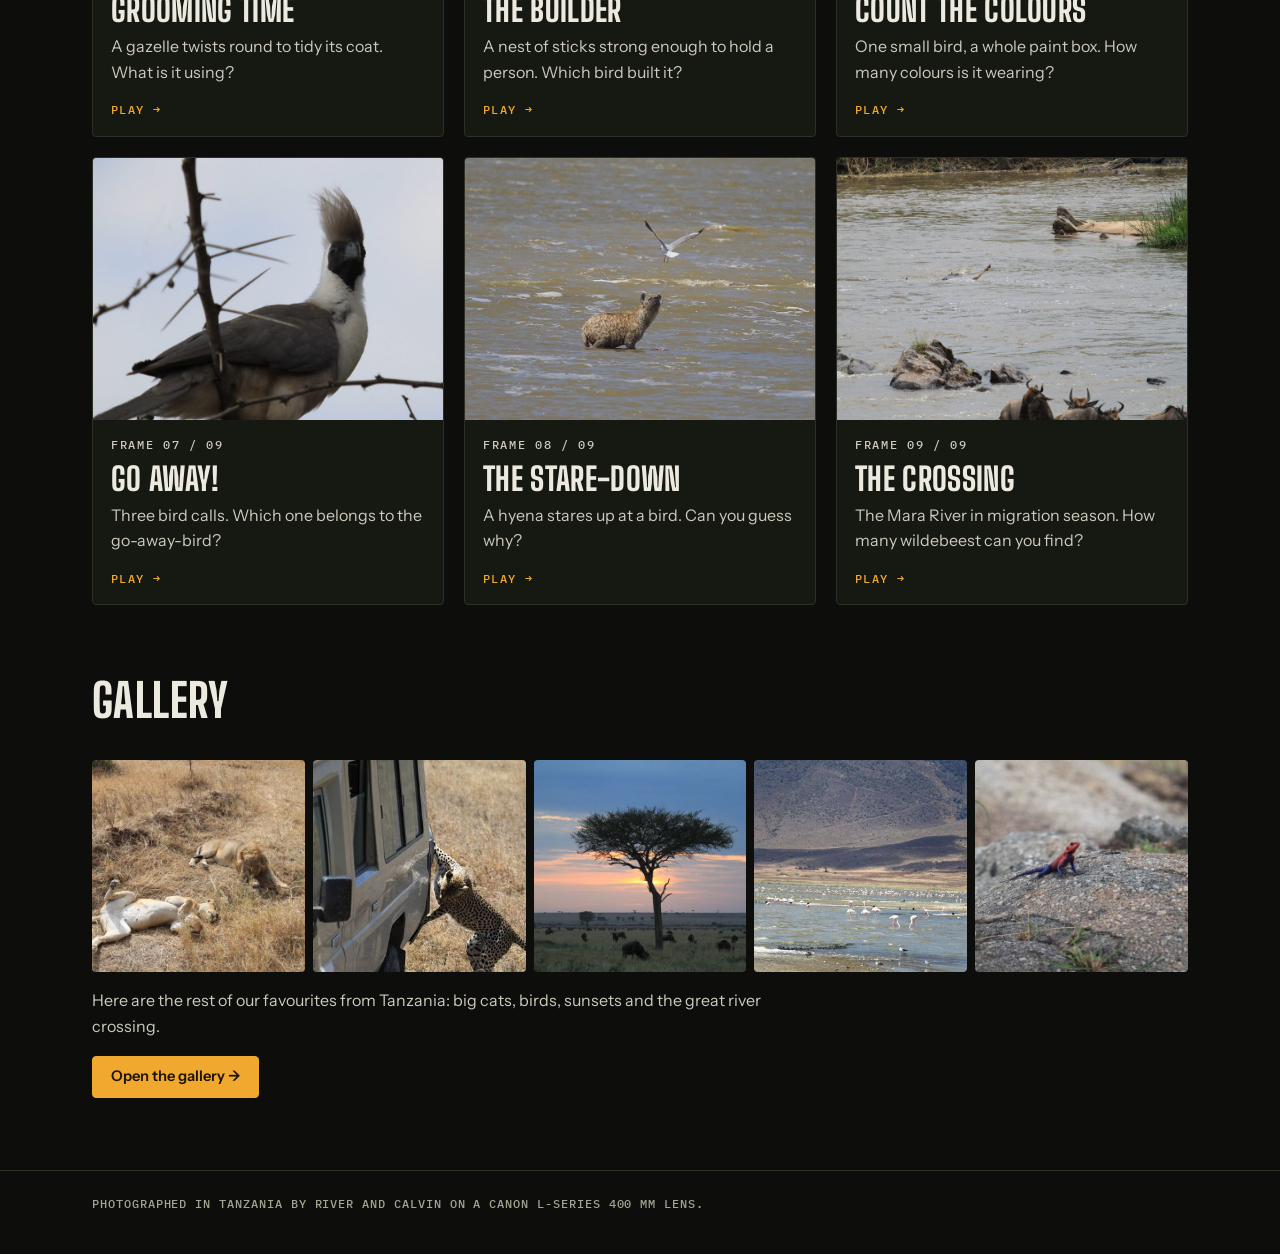
==== commit c34979e0: "Home: name the three parks; Our Story: the second-hand 400mm lens Co-Authored-By: Claude Opus 5.5 <n" ====
--- a/index.html
+++ b/index.html
@@ -23,7 +23,7 @@
     <div class="hero-copy">
       <div class="wrap">
         <div class="hero-text">
-          <p class="eyebrow" data-i18n="home.eyebrow">Tanzania Sep 2026</p>
+          <p class="eyebrow" data-i18n="home.eyebrow">Tanzania · Tarangire, Serengeti, Ngorongoro</p>
           <h1 data-i18n="home.h1">Four Hundred Millimetres</h1>
         </div>
       </div>
--- a/css/site.css
+++ b/css/site.css
@@ -159,6 +159,7 @@
 .hero-copy .wrap { max-width: none; padding-inline: clamp(16px, 4vw, 56px); padding-bottom: clamp(28px, 5vw, 56px); }
 .hero-text { display: grid; gap: 14px; max-width: min(29vw, 480px); pointer-events: auto; }
 .hero-text h1 { font-size: clamp(2.6rem, 6vw, 5.4rem); }
+.hero-text .eyebrow { text-wrap: balance; }      /* a long line breaks into two even lines, not one word on its own */
 @media (max-width: 860px) {
   .hero-photo { aspect-ratio: 4 / 3; max-height: none; }
   .hero-photo::before { background: linear-gradient(180deg, rgba(13, 14, 11, 0) 60%, var(--bg) 100%); }
@@ -432,7 +433,8 @@
 .step-p { margin: 0; color: var(--soft); max-width: 62ch; }
 .callout { display: grid; gap: 6px; margin: 0; padding: 16px 18px; border-left: 3px solid var(--accent); background: var(--surface); max-width: 72ch; }
 .callout p { color: var(--text); }
-.credits { display: grid; gap: 6px; margin: 0; padding: 0; list-style: none; color: var(--muted); font-size: .82rem; }
+.credits-h { margin: 0 0 6px; color: var(--muted); font: 600 .62rem/1.4 var(--font-mono); letter-spacing: .1em; text-transform: uppercase; }
+.credits { display: grid; gap: 4px; margin: 0; padding: 0; list-style: none; color: var(--muted); font-size: .66rem; line-height: 1.5; }
 .credits a { color: inherit; text-underline-offset: 2px; }
 .reveal .credits { max-width: 70ch; }
 
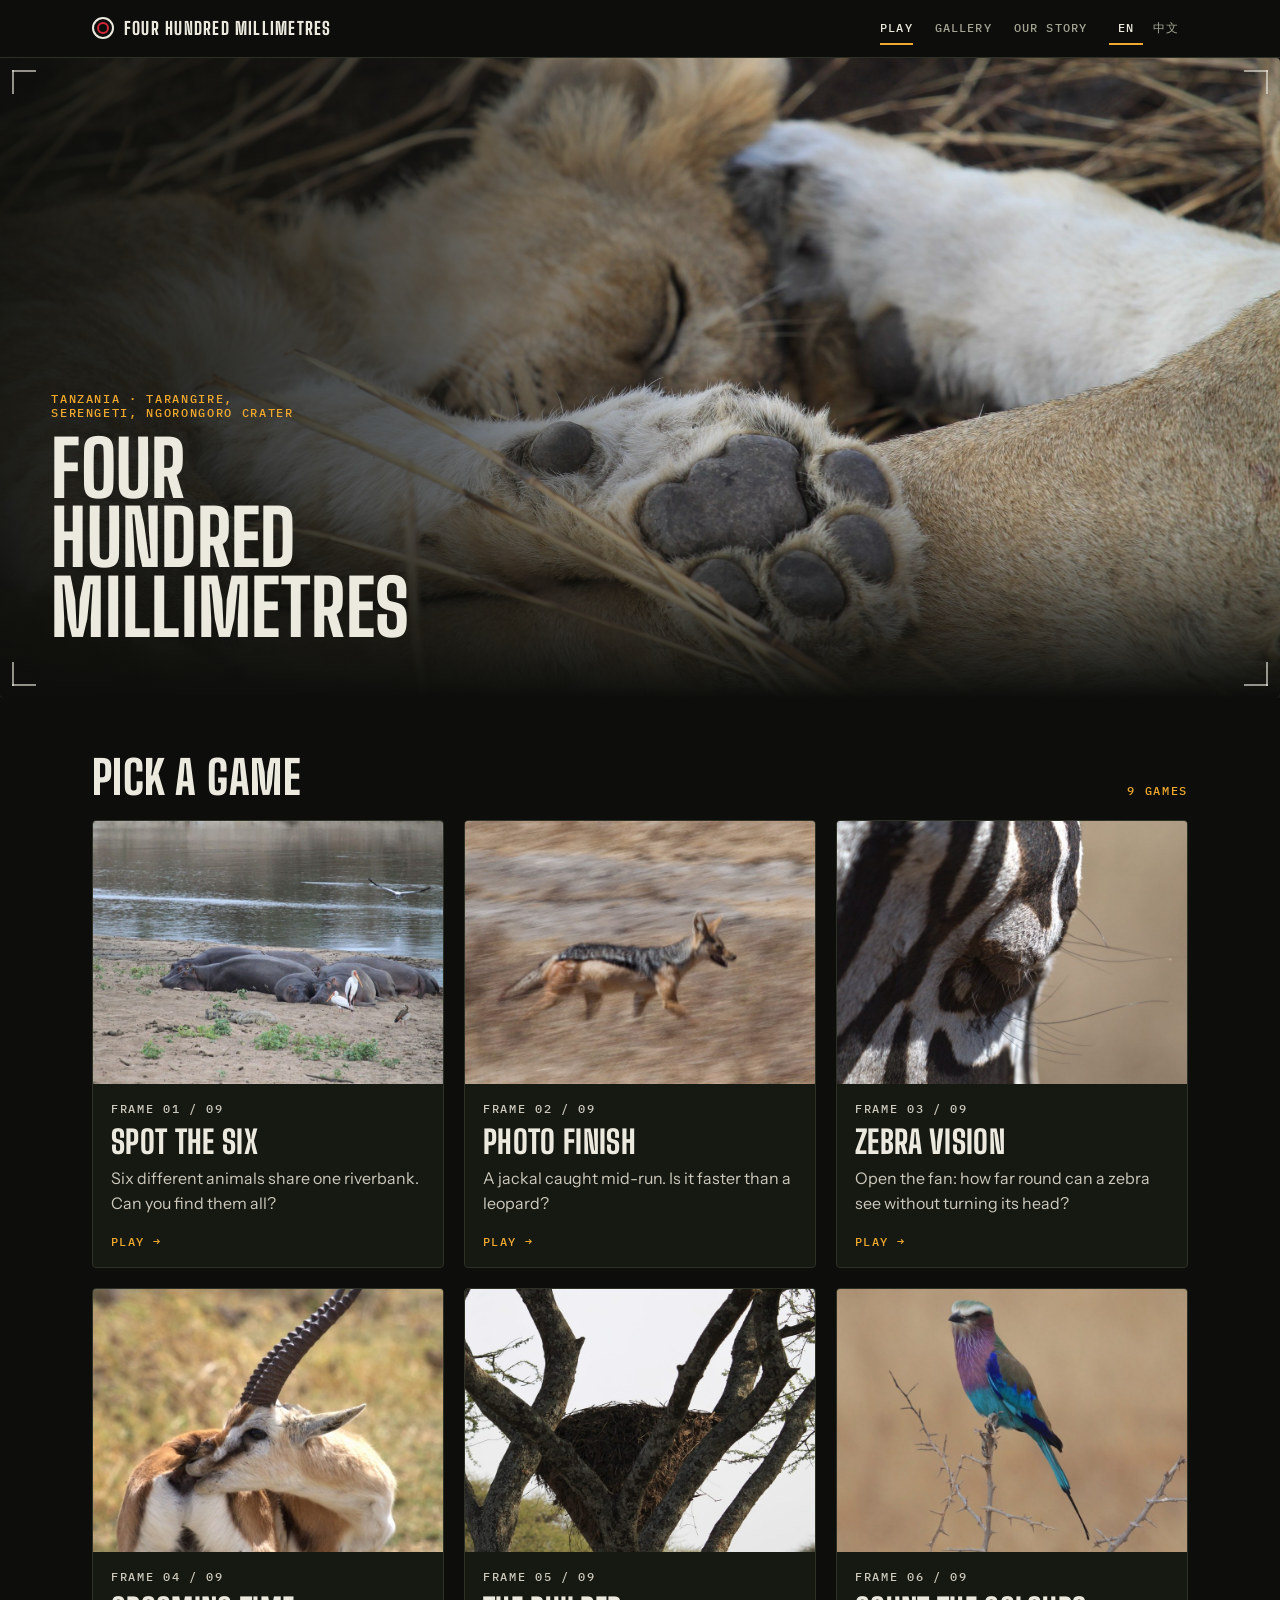
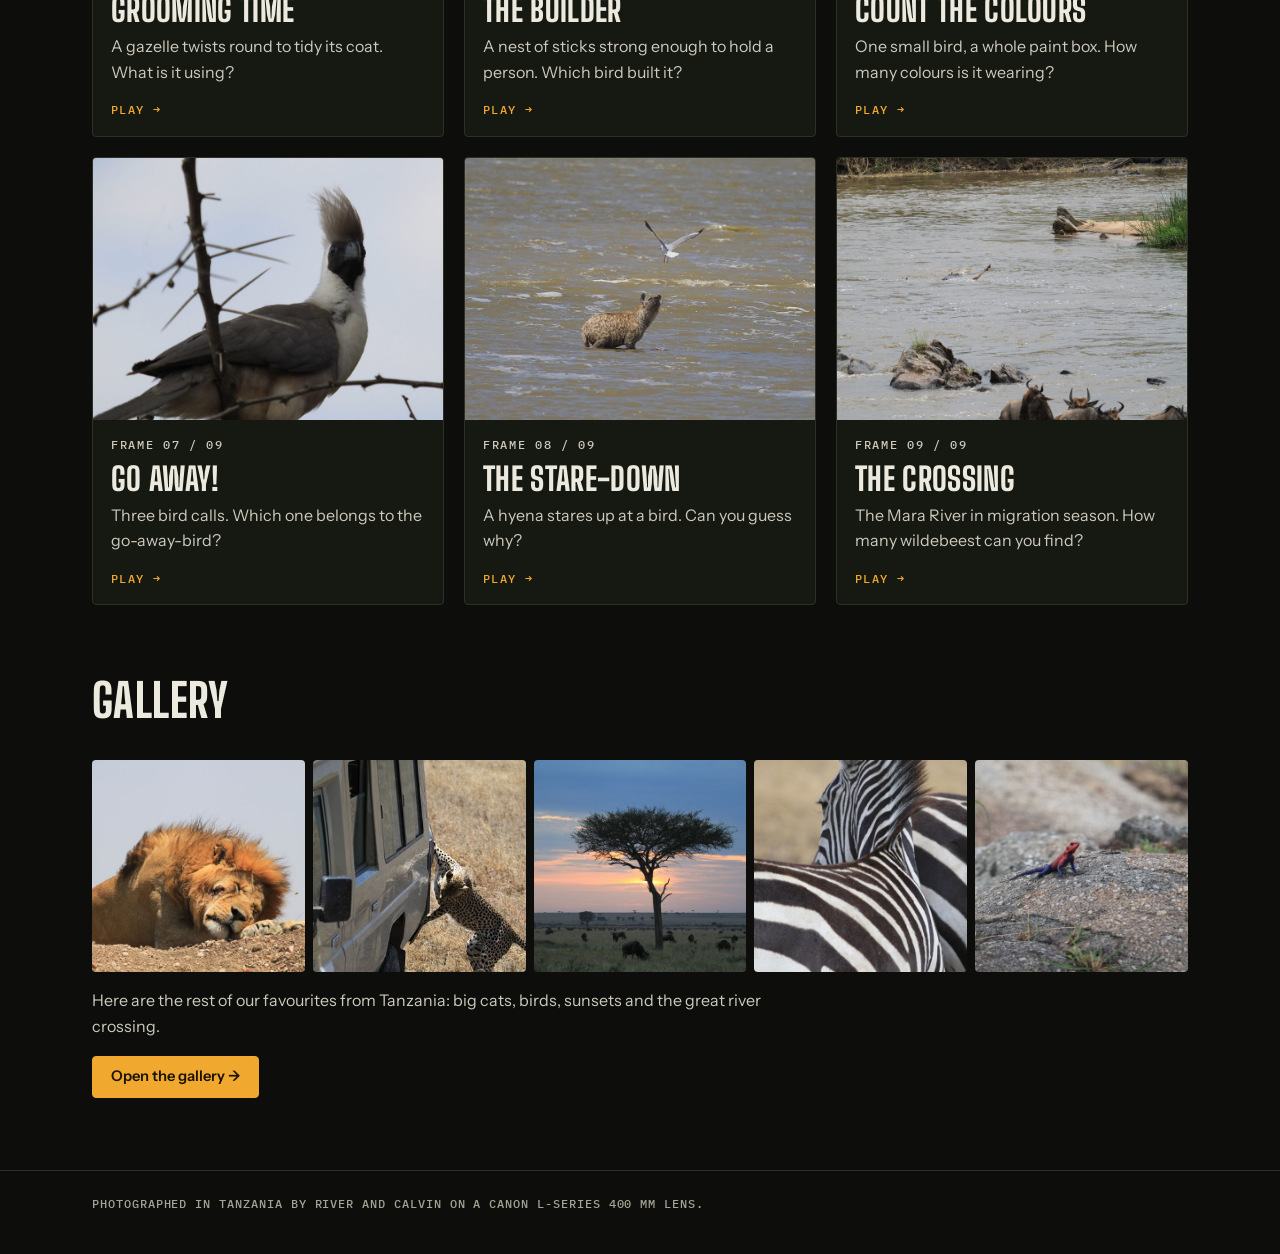
==== commit b83fc1cf: "Home: Ngorongoro Crater; new gallery thumbnails (resting lion, zebra stripes) Co-Authored-By: Claude" ====
--- a/index.html
+++ b/index.html
@@ -23,7 +23,7 @@
     <div class="hero-copy">
       <div class="wrap">
         <div class="hero-text">
-          <p class="eyebrow" data-i18n="home.eyebrow">Tanzania · Tarangire, Serengeti, Ngorongoro</p>
+          <p class="eyebrow" data-i18n="home.eyebrow">Tanzania · Tarangire, Serengeti, Ngorongoro Crater</p>
           <h1 data-i18n="home.h1">Four Hundred Millimetres</h1>
         </div>
       </div>
@@ -43,10 +43,10 @@
       <h2 class="h2" id="galTitle" data-i18n="home.gallery.h">Gallery</h2>
     </div>
     <a class="teaser-strip" href="gallery.html" tabindex="-1" aria-hidden="true">
-      <img src="images/gallery/t/honeymoon-lions.jpg" alt="" loading="lazy">
+      <img src="images/gallery/t/male-lion-resting.jpg" alt="" loading="lazy">
       <img src="images/gallery/t/cheetah-on-a-car.jpg" alt="" loading="lazy">
       <img src="images/gallery/t/sunset-lone-tree-2.jpg" alt="" loading="lazy">
-      <img src="images/gallery/t/crater-lake-flamingos.jpg" alt="" loading="lazy">
+      <img src="images/gallery/t/zebra-stripes.jpg" alt="" loading="lazy">
       <img src="images/gallery/t/spider-man-lizard.jpg" alt="" loading="lazy">
     </a>
     <p data-i18n="home.gallery.p">Here are the rest of our favourites from Tanzania: big cats, birds, sunsets and the great river crossing.</p>
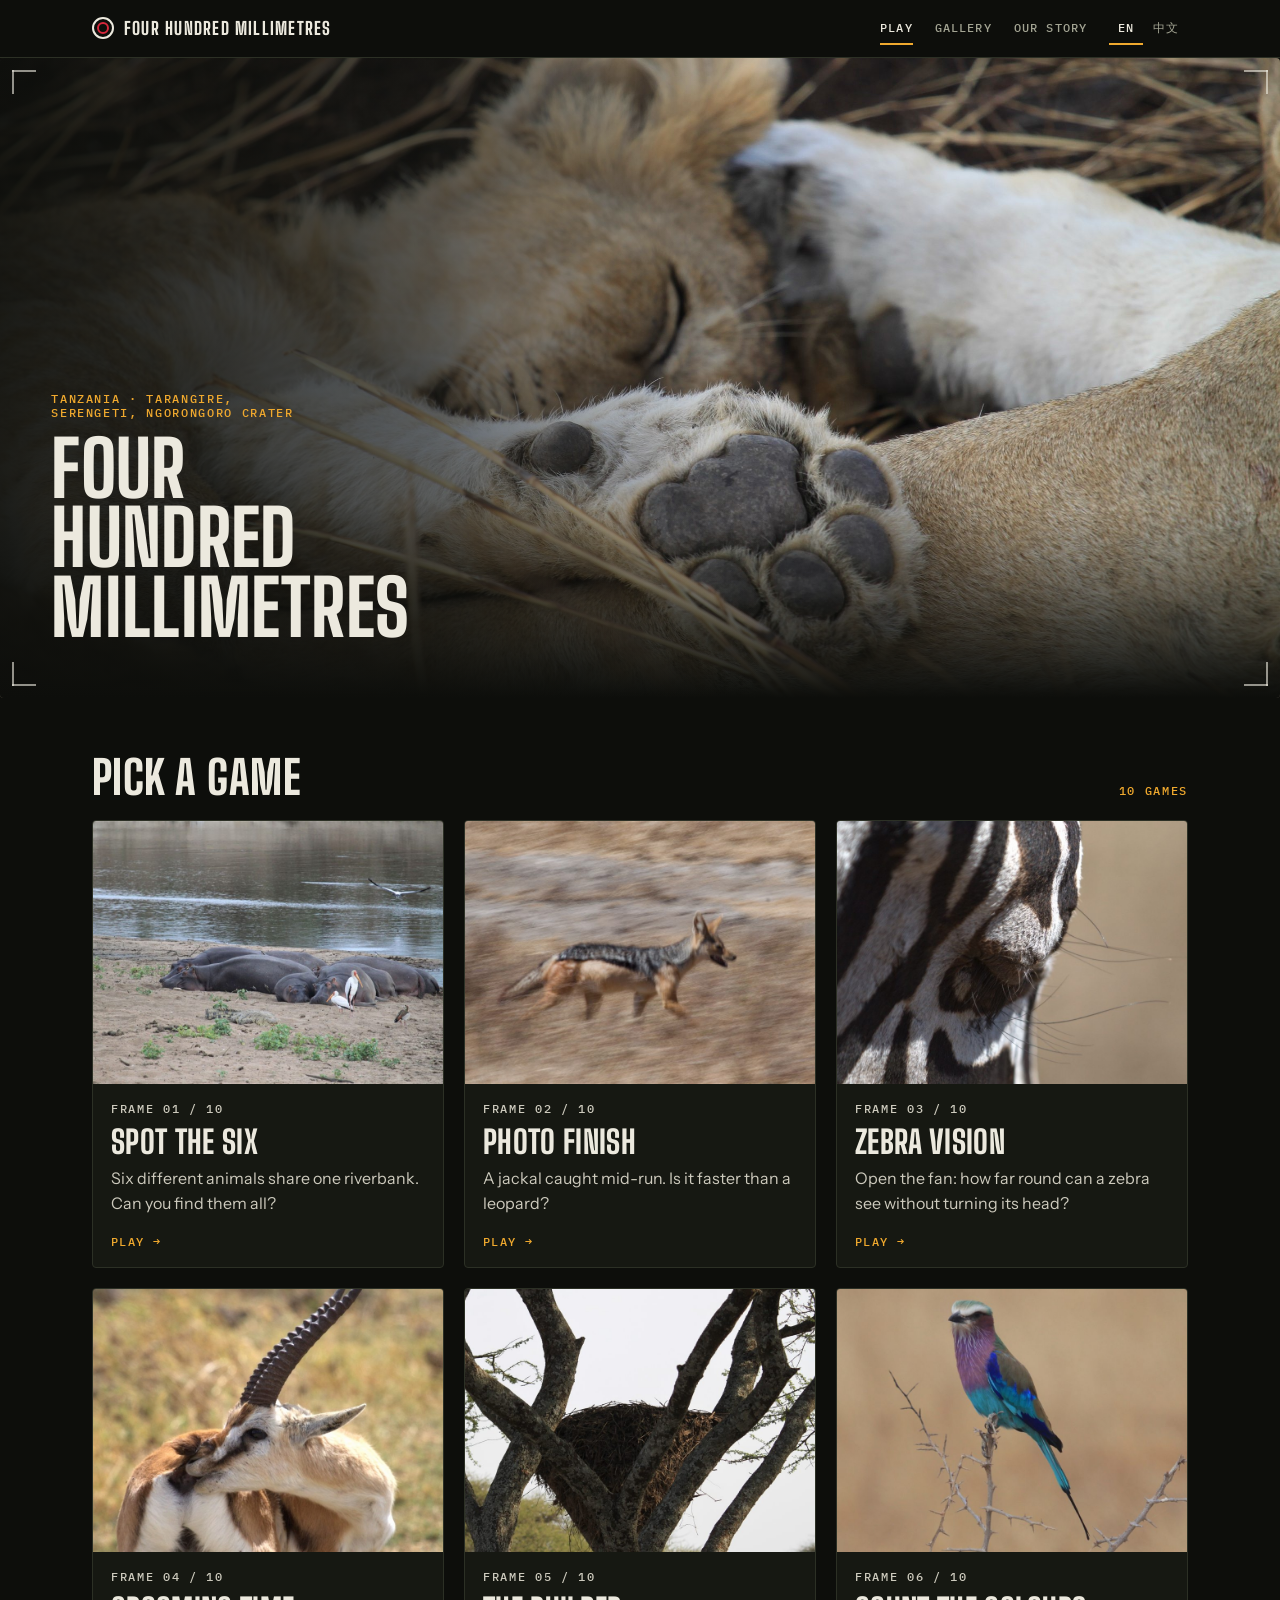
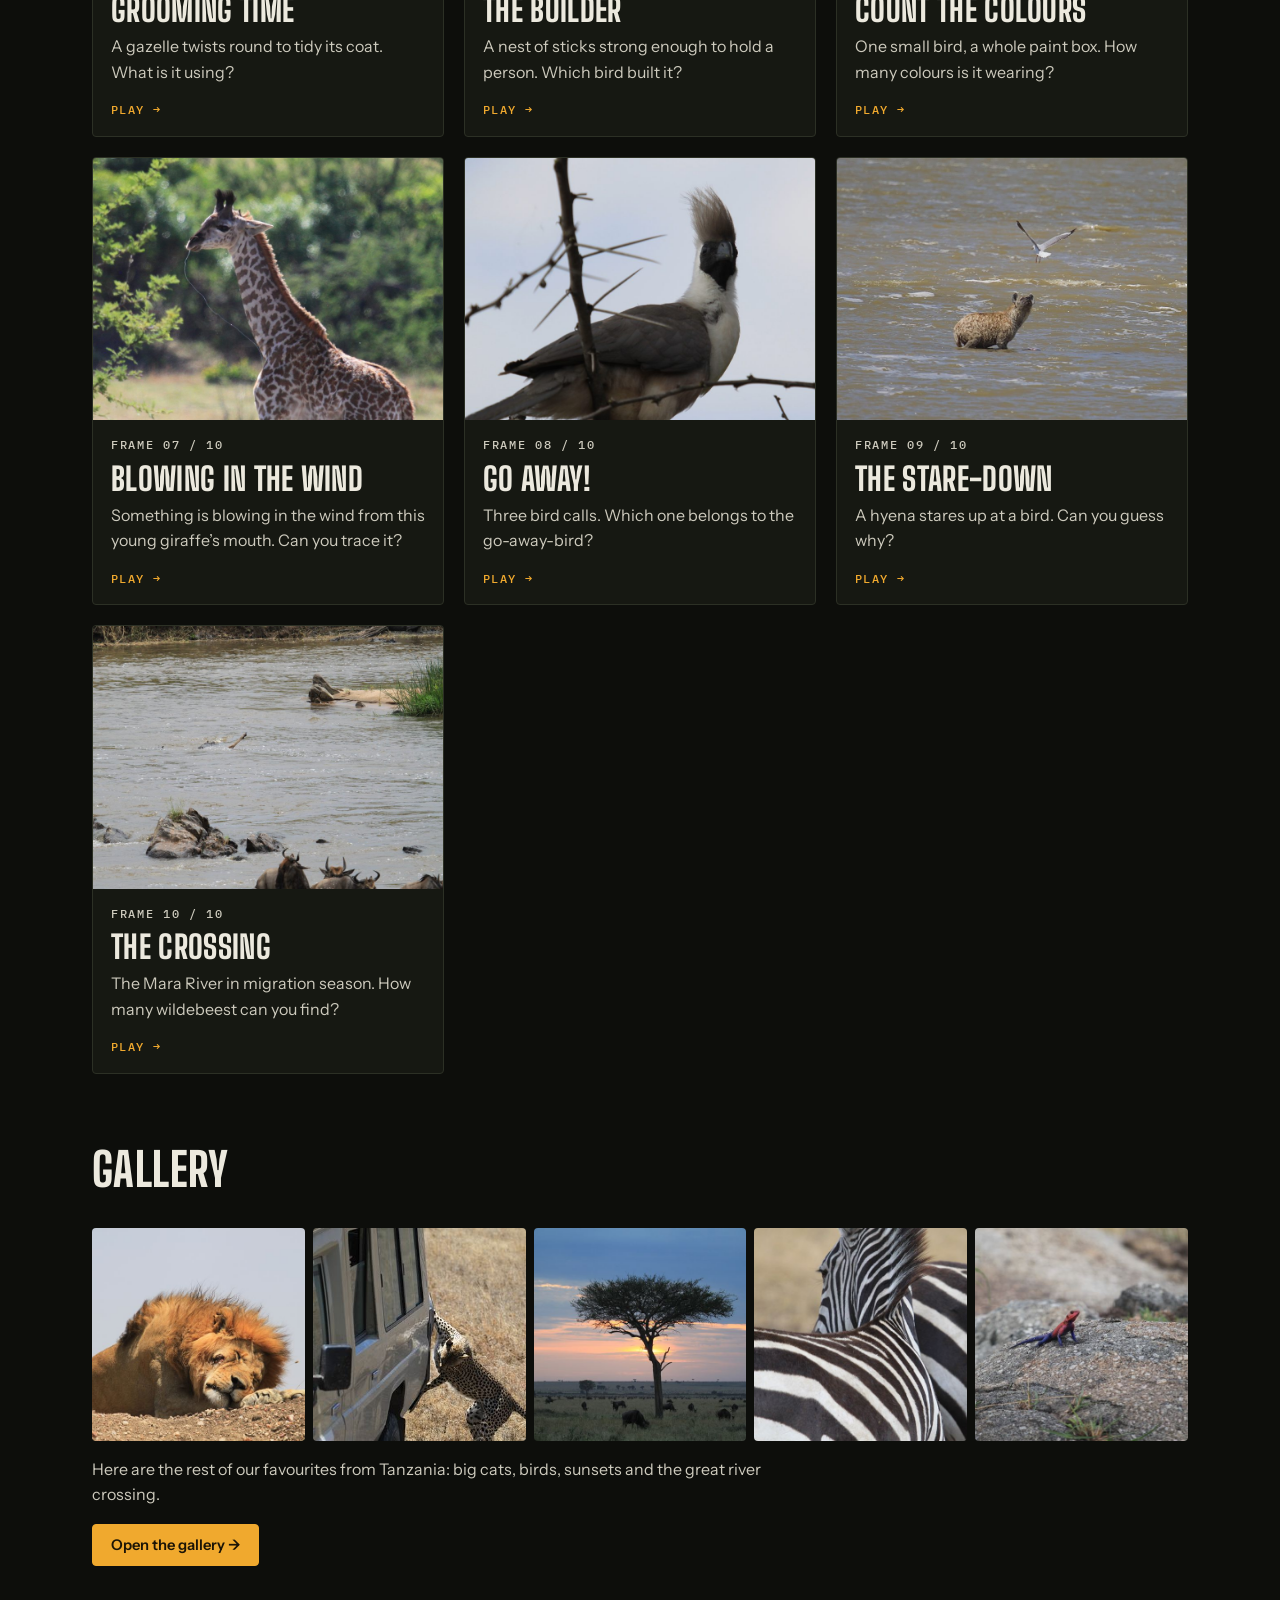
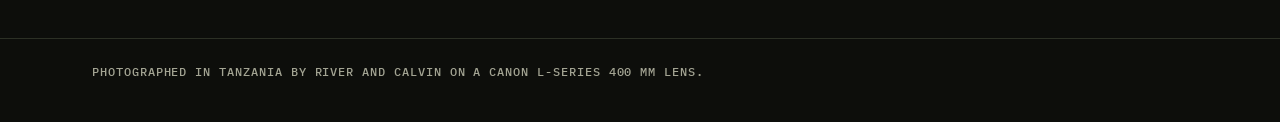
==== commit a61ca066: "Version stamps on scripts, styles and photos, so a page never mixes old and new files after an updat" ====
--- a/index.html
+++ b/index.html
@@ -9,7 +9,7 @@
 <link rel="preconnect" href="https://fonts.googleapis.com">
 <link rel="preconnect" href="https://fonts.gstatic.com" crossorigin>
 <link rel="stylesheet" href="https://fonts.googleapis.com/css2?family=Big+Shoulders+Display:wght@700;800;900&family=IBM+Plex+Mono:wght@400;500;600&family=Instrument+Sans:wght@400;500;600;700&display=swap">
-<link rel="stylesheet" href="css/site.css">
+<link rel="stylesheet" href="css/site.css?v=c3ee8e7c">
 </head>
 <body>
 
@@ -18,7 +18,7 @@
 <main>
   <section class="hero">
     <div class="vf hero-photo">
-      <img src="images/hero-babylion.jpg" width="2400" height="1600" alt="Lion cubs asleep in the dry grass, one big paw pad facing the camera." data-i18n-attr="alt:home.heroAlt">
+      <img src="images/hero-babylion.jpg?v=4aef09c4" width="2400" height="1600" alt="Lion cubs asleep in the dry grass, one big paw pad facing the camera." data-i18n-attr="alt:home.heroAlt">
     </div>
     <div class="hero-copy">
       <div class="wrap">
@@ -43,11 +43,11 @@
       <h2 class="h2" id="galTitle" data-i18n="home.gallery.h">Gallery</h2>
     </div>
     <a class="teaser-strip" href="gallery.html" tabindex="-1" aria-hidden="true">
-      <img src="images/gallery/t/male-lion-resting.jpg" alt="" loading="lazy">
-      <img src="images/gallery/t/cheetah-on-a-car.jpg" alt="" loading="lazy">
-      <img src="images/gallery/t/sunset-lone-tree-2.jpg" alt="" loading="lazy">
-      <img src="images/gallery/t/zebra-stripes.jpg" alt="" loading="lazy">
-      <img src="images/gallery/t/spider-man-lizard.jpg" alt="" loading="lazy">
+      <img src="images/gallery/t/male-lion-resting.jpg?v=30f8abf3" alt="" loading="lazy">
+      <img src="images/gallery/t/cheetah-on-a-car.jpg?v=f987658e" alt="" loading="lazy">
+      <img src="images/gallery/t/sunset-lone-tree-2.jpg?v=72d11ee9" alt="" loading="lazy">
+      <img src="images/gallery/t/zebra-stripes.jpg?v=1964b3df" alt="" loading="lazy">
+      <img src="images/gallery/t/spider-man-lizard.jpg?v=72f81f58" alt="" loading="lazy">
     </a>
     <p data-i18n="home.gallery.p">Here are the rest of our favourites from Tanzania: big cats, birds, sunsets and the great river crossing.</p>
     <div class="actions">
@@ -63,7 +63,7 @@
 </footer>
 
 <noscript><p class="wrap">This site needs JavaScript to show the games.</p></noscript>
-<script src="js/i18n.js"></script>
-<script src="js/frames.js"></script>
+<script src="js/i18n.js?v=fbc009ac"></script>
+<script src="js/frames.js?v=6dd4e9ee"></script>
 </body>
 </html>
--- a/css/site.css
+++ b/css/site.css
@@ -213,6 +213,17 @@
 .stage.is-expanded { cursor: crosshair; }
 html.zoom-lock { overflow: hidden; }
 .marks { position: absolute; inset: 0; z-index: 2; overflow: hidden; pointer-events: none; }
+
+/* Drawing on the photo (Blowing in the Wind) */
+.zoomable.is-drawing, .zoomable.is-drawing.is-zoomed, .zoomable.is-drawing.is-expanded { cursor: crosshair; touch-action: none; }
+.ink { position: absolute; inset: 0; z-index: 2; width: 100%; height: 100%; overflow: hidden; pointer-events: none; }
+.ink path { fill: none; stroke-linecap: round; stroke-linejoin: round; }
+.ink .line-under { stroke: rgba(13, 14, 11, .55); stroke-width: 6; }
+.ink .line { stroke: var(--accent); stroke-width: 3; }
+.ink .drool-glow { stroke: rgba(127, 207, 159, .35); stroke-width: 11; }
+.ink .drool { stroke: var(--good); stroke-width: 3; }
+.ink .drool.hint { stroke-width: 2.5; stroke-dasharray: 7 7; }
+.zoom-hud .seg button { background: rgba(13, 14, 11, .6); }
 
 /* Camera readout, like the strip along the bottom of a viewfinder */
 .readout {
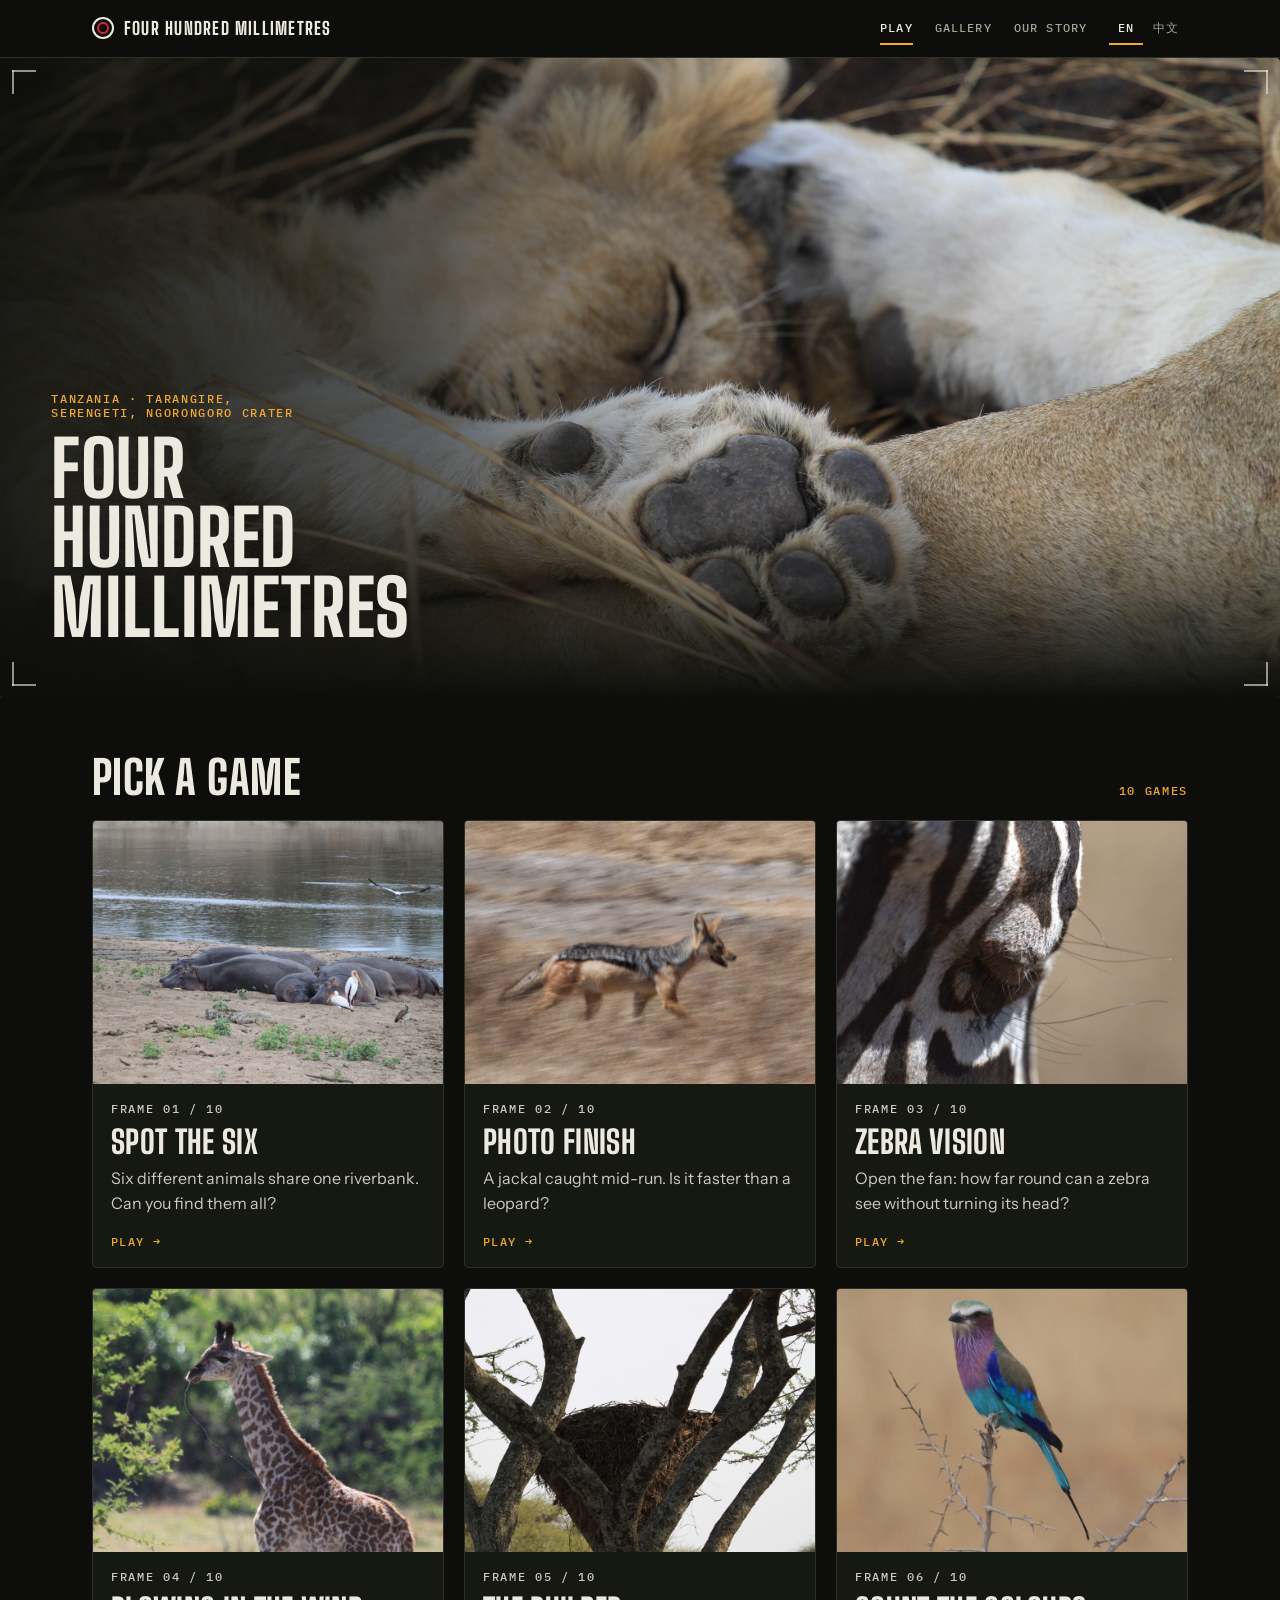
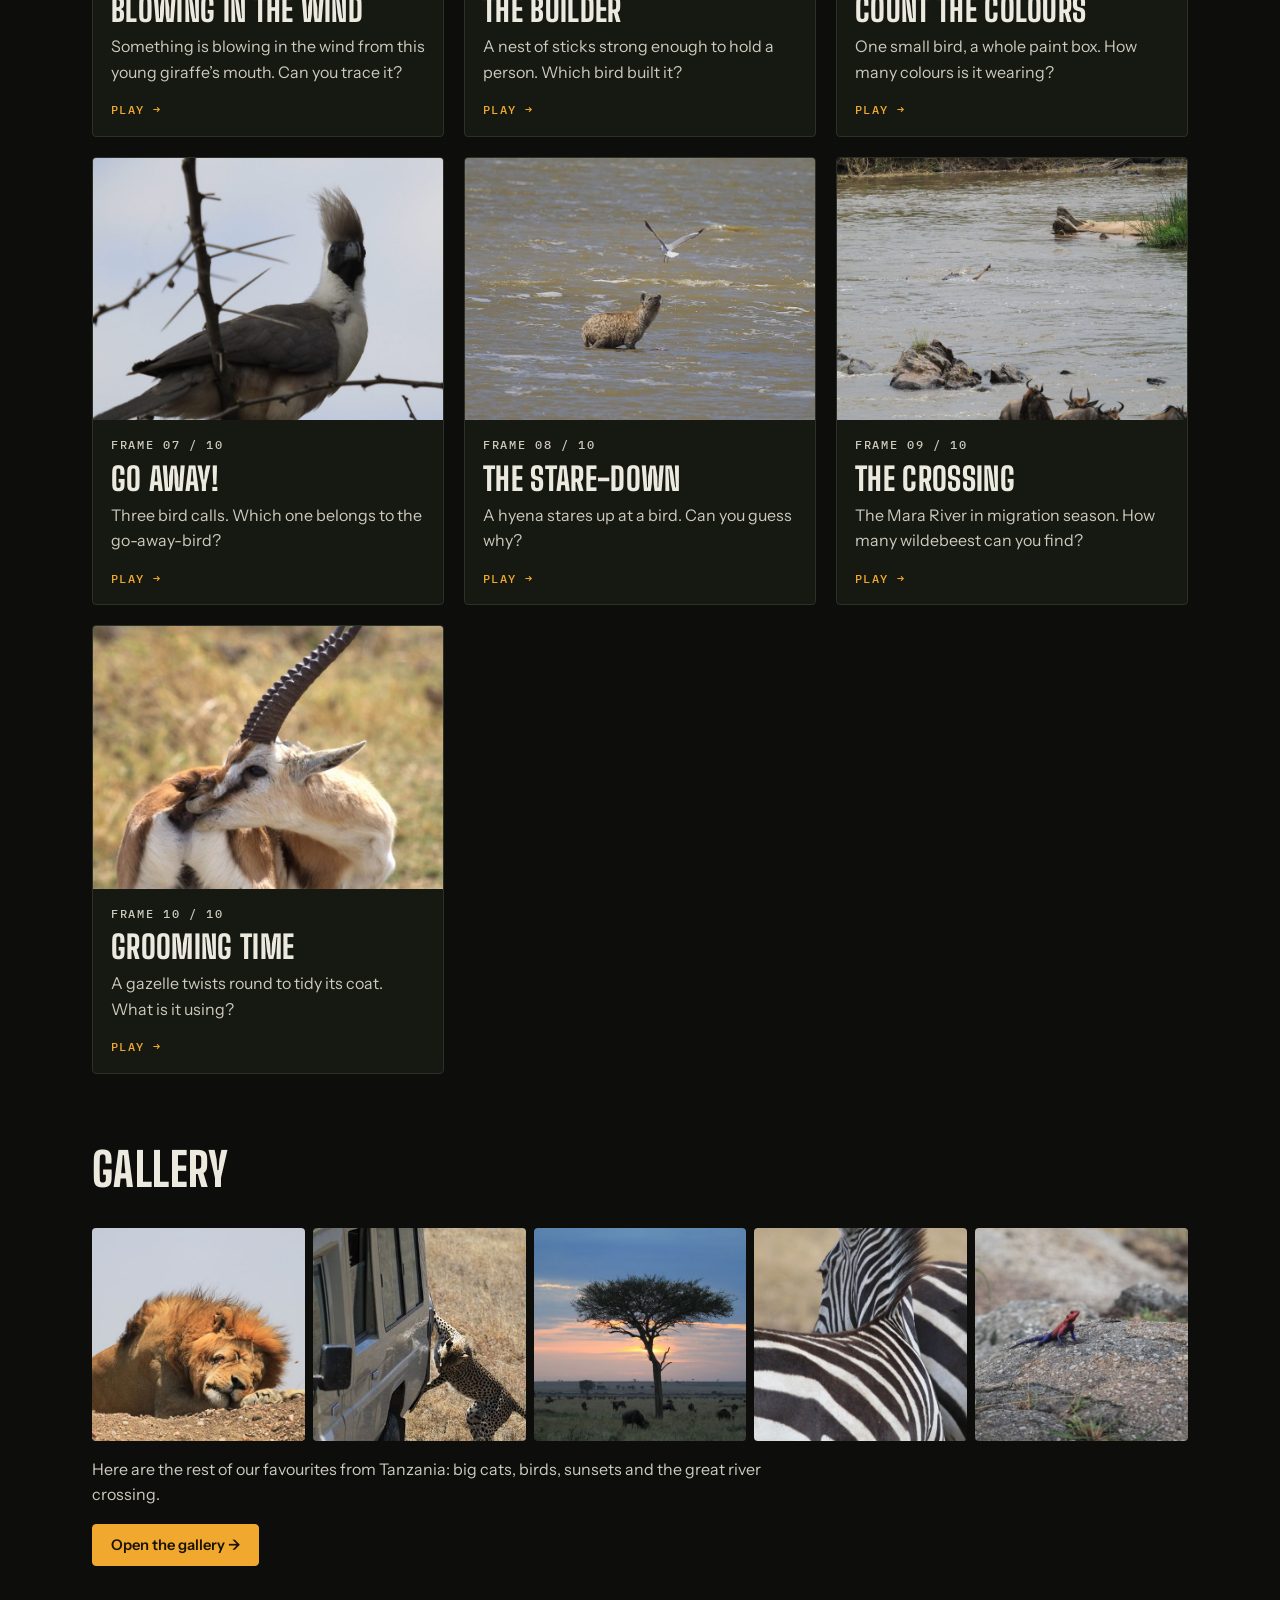
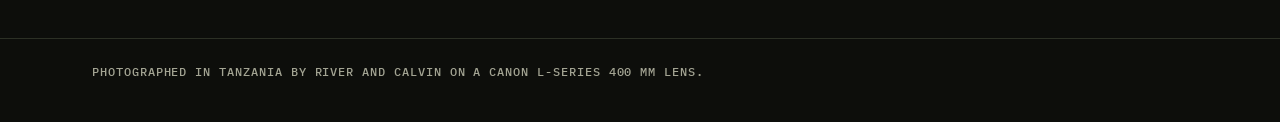
==== commit e029f78c: "Reorder: Blowing in the Wind is game 4, Grooming Time is the last game Co-Authored-By: Claude Opus 5" ====
--- a/index.html
+++ b/index.html
@@ -63,7 +63,7 @@
 </footer>
 
 <noscript><p class="wrap">This site needs JavaScript to show the games.</p></noscript>
-<script src="js/i18n.js?v=fbc009ac"></script>
-<script src="js/frames.js?v=6dd4e9ee"></script>
+<script src="js/i18n.js?v=19318d9c"></script>
+<script src="js/frames.js?v=43eb384b"></script>
 </body>
 </html>
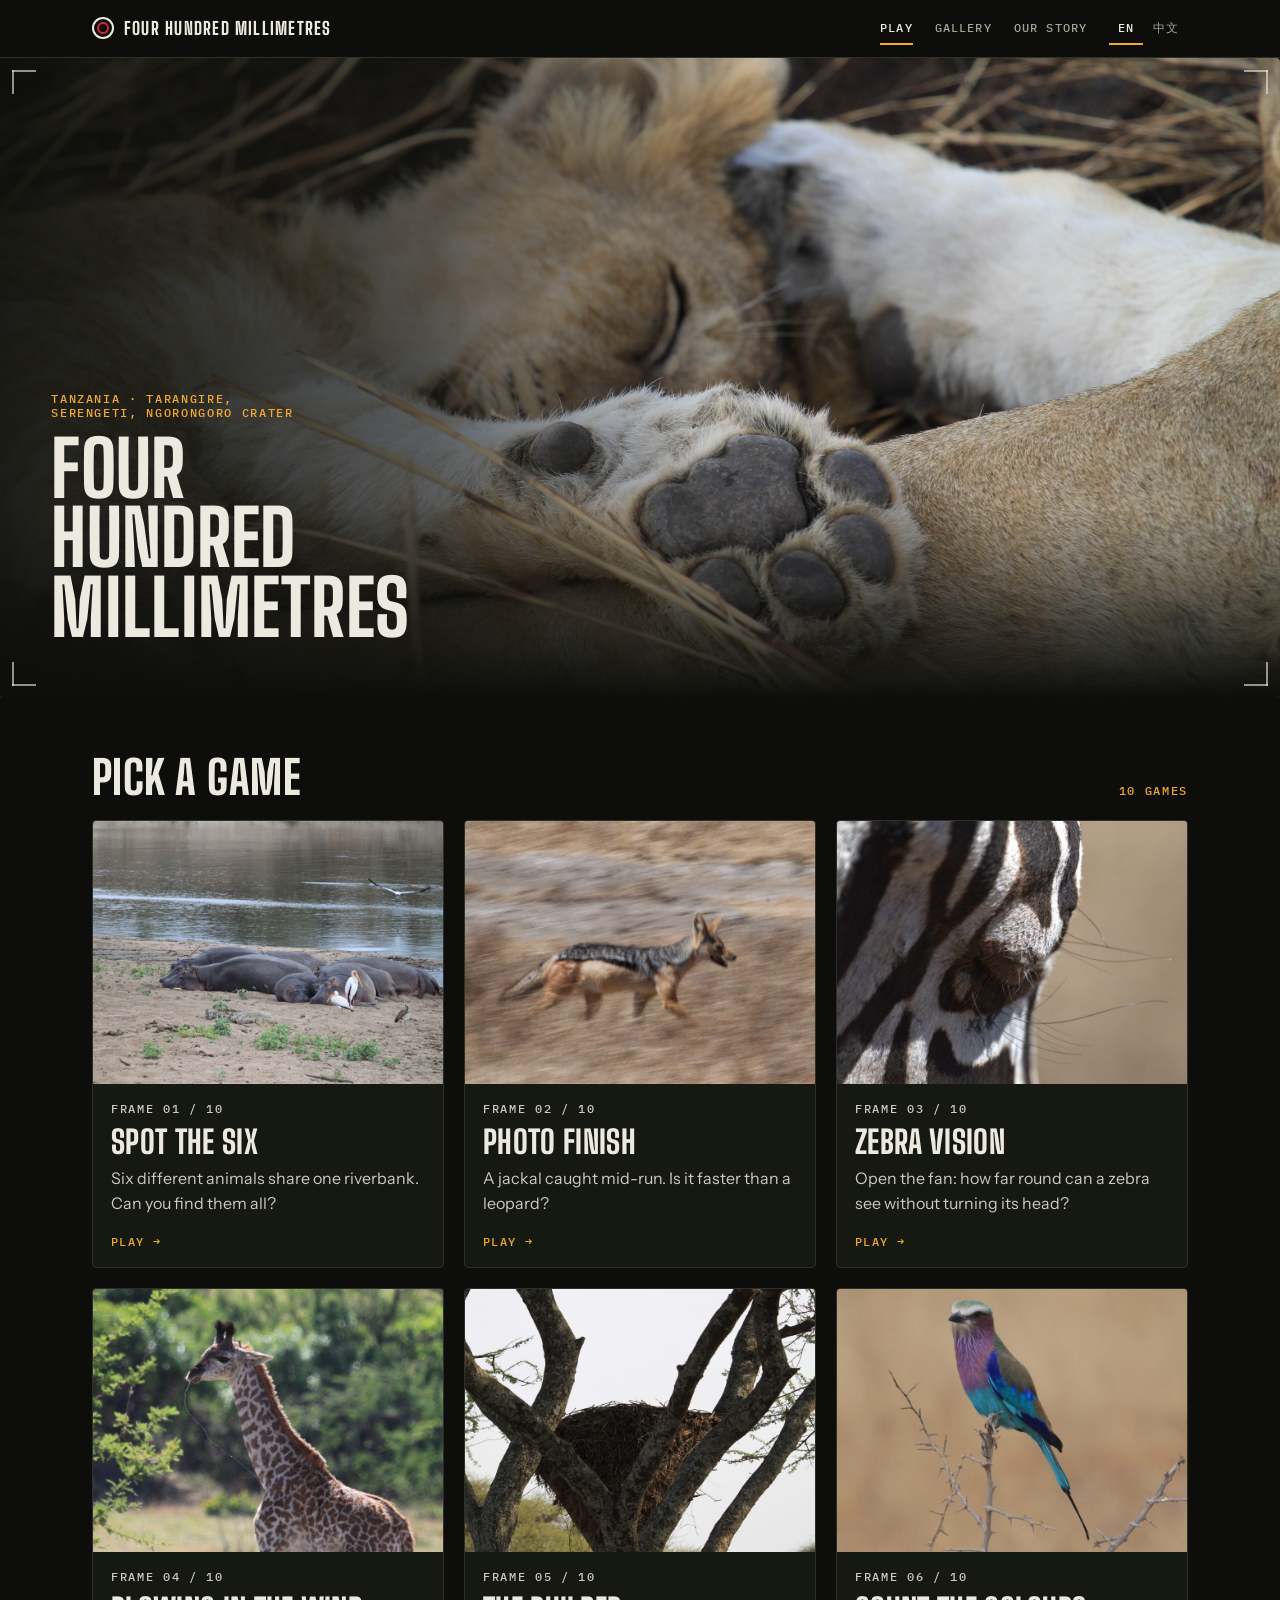
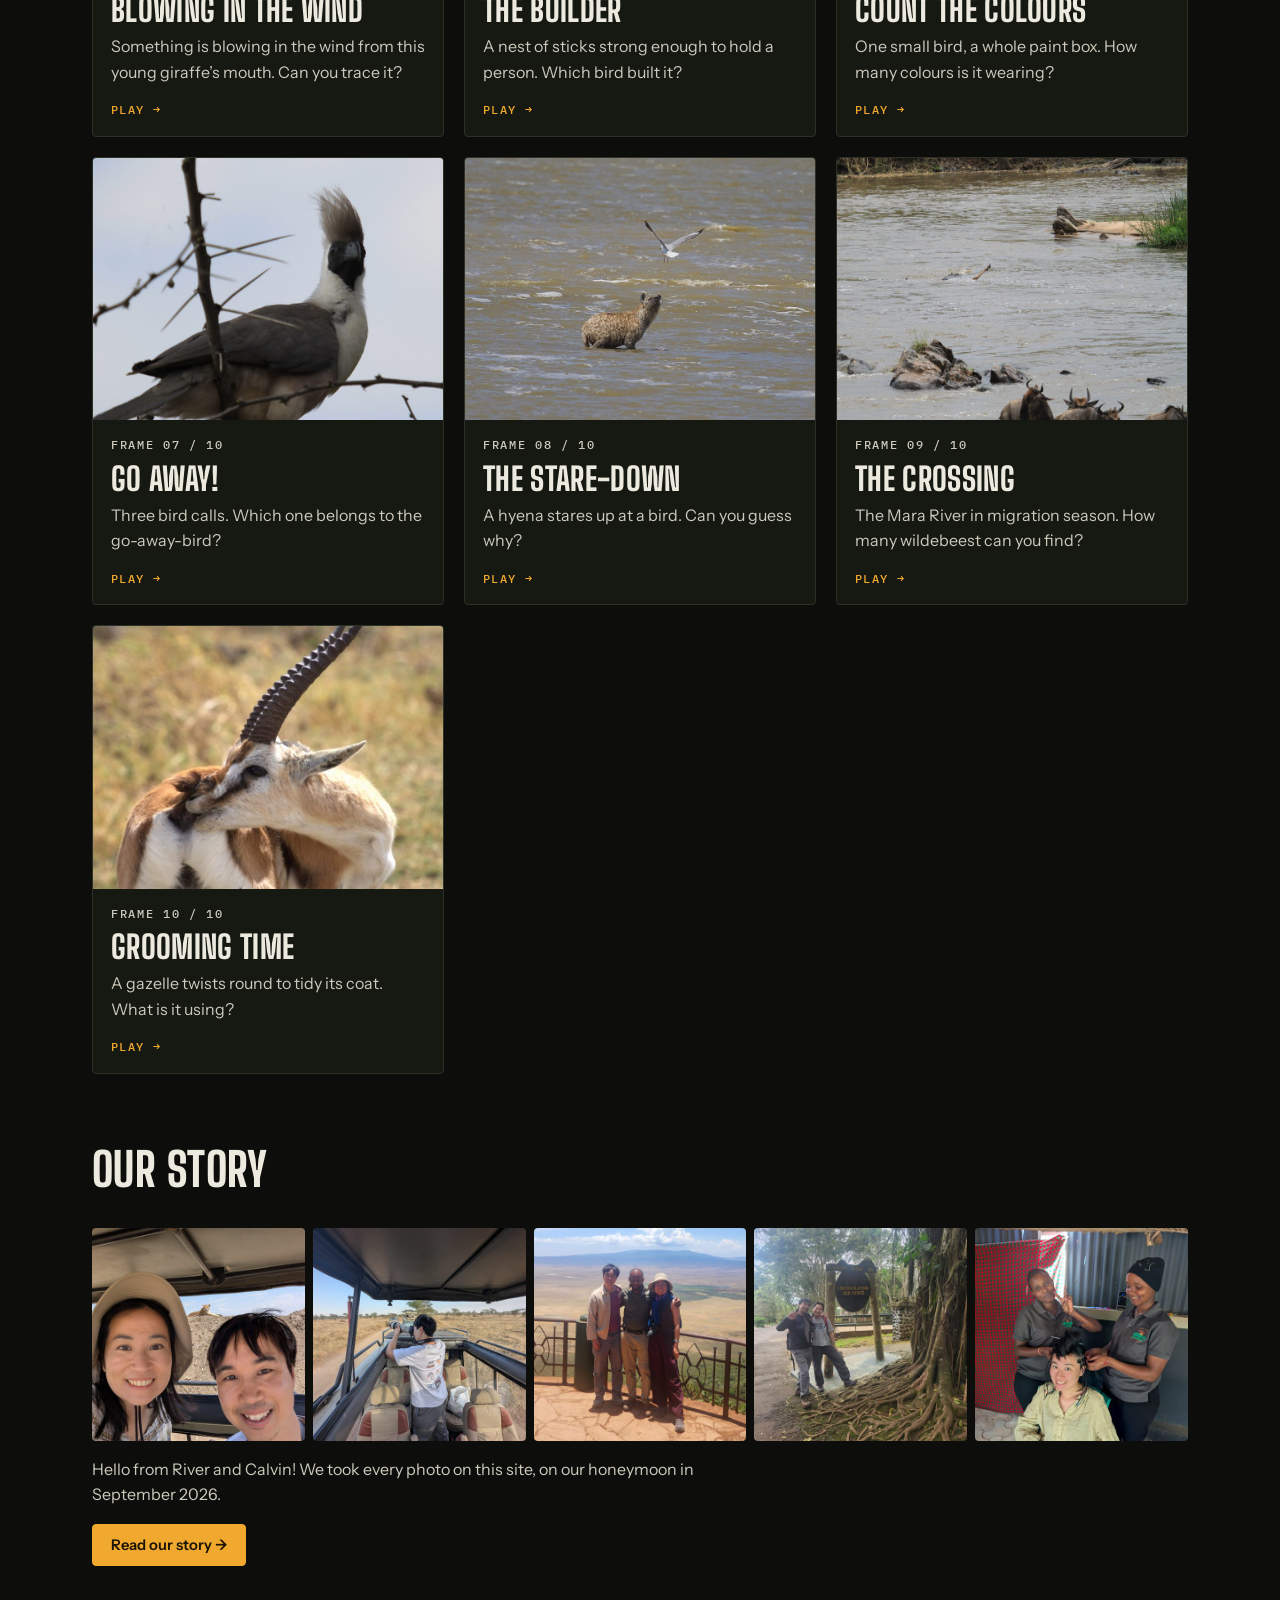
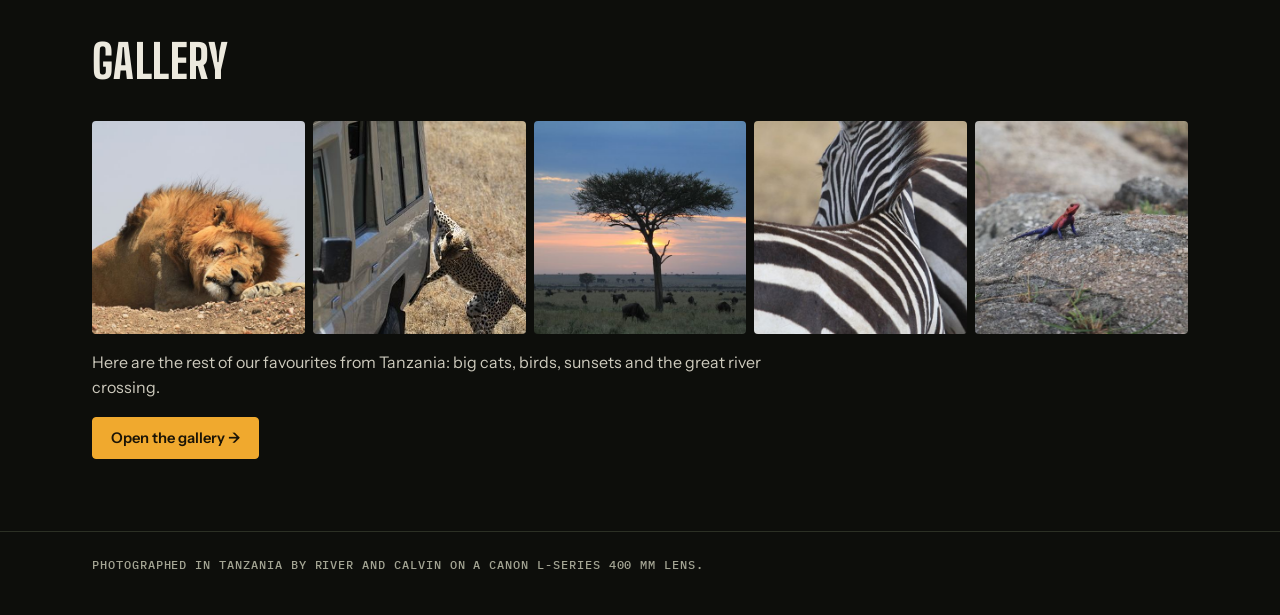
==== commit a67c812b: "Our Story on the home page (above the Gallery) and after the last game Co-Authored-By: Claude Opus 5" ====
--- a/index.html
+++ b/index.html
@@ -9,7 +9,7 @@
 <link rel="preconnect" href="https://fonts.googleapis.com">
 <link rel="preconnect" href="https://fonts.gstatic.com" crossorigin>
 <link rel="stylesheet" href="https://fonts.googleapis.com/css2?family=Big+Shoulders+Display:wght@700;800;900&family=IBM+Plex+Mono:wght@400;500;600&family=Instrument+Sans:wght@400;500;600;700&display=swap">
-<link rel="stylesheet" href="css/site.css?v=c3ee8e7c">
+<link rel="stylesheet" href="css/site.css?v=11dec61a">
 </head>
 <body>
 
@@ -38,6 +38,23 @@
     <div class="frames" id="frameGrid"></div>
   </section>
 
+  <section class="wrap teaser" aria-labelledby="storyTitle">
+    <div class="section-head">
+      <h2 class="h2" id="storyTitle" data-i18n="home.story.h">Our Story</h2>
+    </div>
+    <a class="teaser-strip" href="our-story.html" tabindex="-1" aria-hidden="true">
+      <img src="images/story/t/river-and-calvin.jpg?v=76c29efa" alt="" loading="lazy">
+      <img src="images/story/t/calvin-with-the-lens.jpg?v=425fa9e4" alt="" loading="lazy">
+      <img src="images/story/t/three-of-us-with-carlos.jpg?v=882e797e" alt="" loading="lazy">
+      <img src="images/story/t/kilimanjaro-day-hike.jpg?v=98592c60" alt="" loading="lazy">
+      <img src="images/story/t/african-braids.jpg?v=c1bff5de" alt="" loading="lazy">
+    </a>
+    <p data-i18n="home.story.p">Hello from River and Calvin! We took every photo on this site, on our honeymoon in September 2026.</p>
+    <div class="actions">
+      <a class="btn btn-primary" href="our-story.html" data-i18n="home.story.btn">Read our story →</a>
+    </div>
+  </section>
+
   <section class="wrap teaser" aria-labelledby="galTitle">
     <div class="section-head">
       <h2 class="h2" id="galTitle" data-i18n="home.gallery.h">Gallery</h2>
@@ -63,7 +80,7 @@
 </footer>
 
 <noscript><p class="wrap">This site needs JavaScript to show the games.</p></noscript>
-<script src="js/i18n.js?v=19318d9c"></script>
-<script src="js/frames.js?v=43eb384b"></script>
+<script src="js/i18n.js?v=11a825f9"></script>
+<script src="js/frames.js?v=9e8f0dad"></script>
 </body>
 </html>
--- a/css/site.css
+++ b/css/site.css
@@ -679,6 +679,7 @@
 .teaser-strip { display: grid; grid-template-columns: repeat(5, minmax(0, 1fr)); gap: 8px; }
 .teaser-strip img { width: 100%; aspect-ratio: 1; object-fit: cover; border-radius: var(--radius); transition: opacity .2s; }
 .teaser-strip:hover img { opacity: .85; }
+.reveal .end-story { padding: 24px 0 0; border-top: 1px solid var(--line); }   /* Our Story, after the last game */
 @media (max-width: 600px) {
   .teaser-strip { grid-template-columns: repeat(3, minmax(0, 1fr)); }
   .teaser-strip img:nth-child(n + 4) { display: none; }
